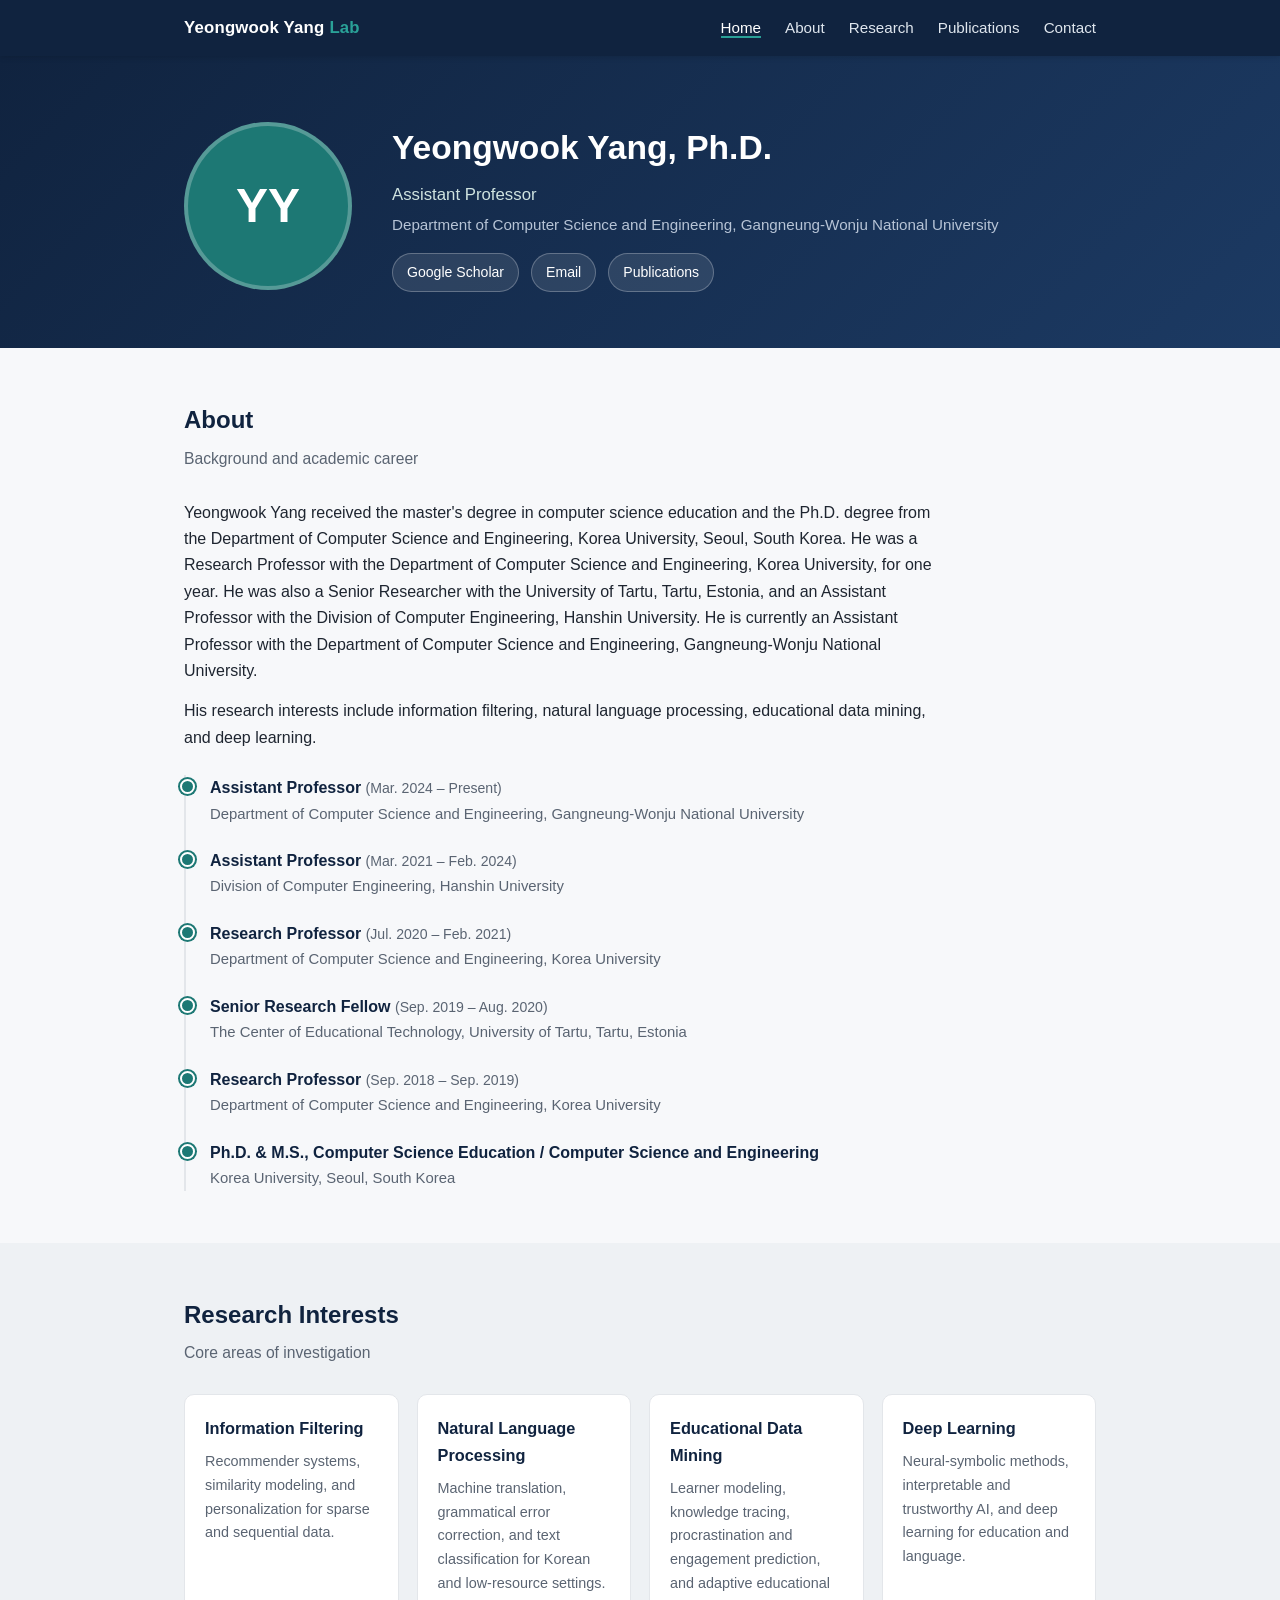
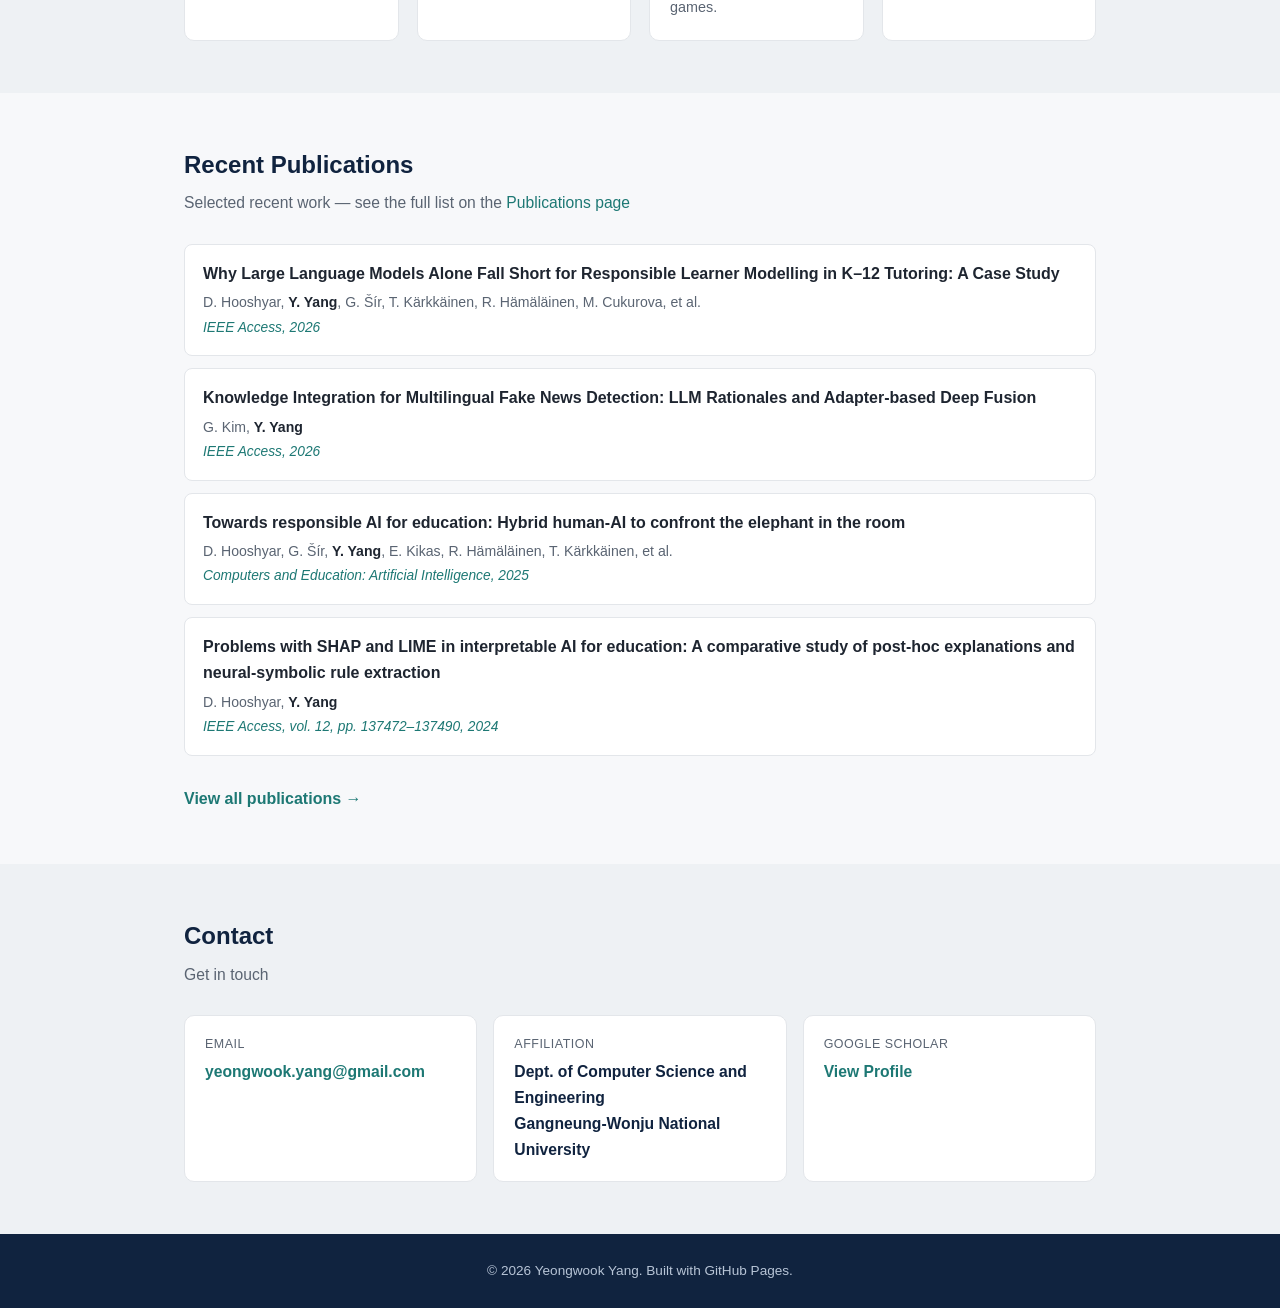
==== index.html @ dccd3561 "Add precise career timeline with dates" ====
<!DOCTYPE html>
<html lang="ko">
<head>
<meta charset="UTF-8">
<meta name="viewport" content="width=device-width, initial-scale=1.0">
<title>Yeongwook Yang | Data &amp; Learning Intelligence Lab</title>
<meta name="description" content="Yeongwook Yang, Ph.D. — Assistant Professor, Department of Computer Science and Engineering, Gangneung-Wonju National University. Research: information filtering, NLP, educational data mining, deep learning.">
<link rel="stylesheet" href="css/style.css">
</head>
<body>

<header class="site-header">
  <div class="nav-wrap">
    <div class="brand">Yeongwook Yang <span>Lab</span></div>
    <nav class="site-nav">
      <ul>
        <li><a href="index.html" class="active">Home</a></li>
        <li><a href="index.html#about">About</a></li>
        <li><a href="index.html#research">Research</a></li>
        <li><a href="publications.html">Publications</a></li>
        <li><a href="index.html#contact">Contact</a></li>
      </ul>
    </nav>
  </div>
</header>

<section class="hero">
  <div class="container hero-inner">
    <div class="hero-photo">
      <!-- Replace with <img src="assets/profile.jpg" alt="Yeongwook Yang"> once a photo is added -->
      YY
    </div>
    <div class="hero-text">
      <h1>Yeongwook Yang, Ph.D.</h1>
      <div class="title-line">Assistant Professor</div>
      <div class="affil-line">Department of Computer Science and Engineering, Gangneung-Wonju National University</div>
      <div class="hero-links">
        <a href="https://scholar.google.com/citations?user=EOX_onwAAAAJ&hl=ko" target="_blank" rel="noopener">Google Scholar</a>
        <a href="mailto:yeongwook.yang@gmail.com">Email</a>
        <a href="publications.html">Publications</a>
      </div>
    </div>
  </div>
</section>

<section id="about">
  <div class="container">
    <h2 class="section-title">About</h2>
    <p class="section-sub">Background and academic career</p>
    <div class="about-text">
      <p>
        Yeongwook Yang received the master's degree in computer science education and the
        Ph.D. degree from the Department of Computer Science and Engineering, Korea University,
        Seoul, South Korea. He was a Research Professor with the Department of Computer Science
        and Engineering, Korea University, for one year. He was also a Senior Researcher with the
        University of Tartu, Tartu, Estonia, and an Assistant Professor with the Division of
        Computer Engineering, Hanshin University. He is currently an Assistant Professor with the
        Department of Computer Science and Engineering, Gangneung-Wonju National University.
      </p>
      <p>
        His research interests include information filtering, natural language processing,
        educational data mining, and deep learning.
      </p>
    </div>

    <ul class="timeline">
      <li>
        <div class="role">Assistant Professor <span class="period">(Mar. 2024 – Present)</span></div>
        <div class="org">Department of Computer Science and Engineering, Gangneung-Wonju National University</div>
      </li>
      <li>
        <div class="role">Assistant Professor <span class="period">(Mar. 2021 – Feb. 2024)</span></div>
        <div class="org">Division of Computer Engineering, Hanshin University</div>
      </li>
      <li>
        <div class="role">Research Professor <span class="period">(Jul. 2020 – Feb. 2021)</span></div>
        <div class="org">Department of Computer Science and Engineering, Korea University</div>
      </li>
      <li>
        <div class="role">Senior Research Fellow <span class="period">(Sep. 2019 – Aug. 2020)</span></div>
        <div class="org">The Center of Educational Technology, University of Tartu, Tartu, Estonia</div>
      </li>
      <li>
        <div class="role">Research Professor <span class="period">(Sep. 2018 – Sep. 2019)</span></div>
        <div class="org">Department of Computer Science and Engineering, Korea University</div>
      </li>
      <li>
        <div class="role">Ph.D. &amp; M.S., Computer Science Education / Computer Science and Engineering</div>
        <div class="org">Korea University, Seoul, South Korea</div>
      </li>
    </ul>
  </div>
</section>

<section id="research" class="alt">
  <div class="container">
    <h2 class="section-title">Research Interests</h2>
    <p class="section-sub">Core areas of investigation</p>
    <div class="interest-grid">
      <div class="interest-card">
        <h3>Information Filtering</h3>
        <p>Recommender systems, similarity modeling, and personalization for sparse and sequential data.</p>
      </div>
      <div class="interest-card">
        <h3>Natural Language Processing</h3>
        <p>Machine translation, grammatical error correction, and text classification for Korean and low-resource settings.</p>
      </div>
      <div class="interest-card">
        <h3>Educational Data Mining</h3>
        <p>Learner modeling, knowledge tracing, procrastination and engagement prediction, and adaptive educational games.</p>
      </div>
      <div class="interest-card">
        <h3>Deep Learning</h3>
        <p>Neural-symbolic methods, interpretable and trustworthy AI, and deep learning for education and language.</p>
      </div>
    </div>
  </div>
</section>

<section id="recent-pubs">
  <div class="container">
    <h2 class="section-title">Recent Publications</h2>
    <p class="section-sub">Selected recent work — see the full list on the <a href="publications.html">Publications page</a></p>
    <ul class="pub-list pub-preview-list">
      <li class="pub-item">
        <div class="pub-title">Why Large Language Models Alone Fall Short for Responsible Learner Modelling in K–12 Tutoring: A Case Study</div>
        <div class="pub-authors">D. Hooshyar, <span class="me">Y. Yang</span>, G. Šír, T. Kärkkäinen, R. Hämäläinen, M. Cukurova, et al.</div>
        <div class="pub-venue">IEEE Access, 2026</div>
      </li>
      <li class="pub-item">
        <div class="pub-title">Knowledge Integration for Multilingual Fake News Detection: LLM Rationales and Adapter-based Deep Fusion</div>
        <div class="pub-authors">G. Kim, <span class="me">Y. Yang</span></div>
        <div class="pub-venue">IEEE Access, 2026</div>
      </li>
      <li class="pub-item">
        <div class="pub-title">Towards responsible AI for education: Hybrid human-AI to confront the elephant in the room</div>
        <div class="pub-authors">D. Hooshyar, G. Šír, <span class="me">Y. Yang</span>, E. Kikas, R. Hämäläinen, T. Kärkkäinen, et al.</div>
        <div class="pub-venue">Computers and Education: Artificial Intelligence, 2025</div>
      </li>
      <li class="pub-item">
        <div class="pub-title">Problems with SHAP and LIME in interpretable AI for education: A comparative study of post-hoc explanations and neural-symbolic rule extraction</div>
        <div class="pub-authors">D. Hooshyar, <span class="me">Y. Yang</span></div>
        <div class="pub-venue">IEEE Access, vol. 12, pp. 137472–137490, 2024</div>
      </li>
    </ul>
    <a class="view-all-link" href="publications.html">View all publications &rarr;</a>
  </div>
</section>

<section id="contact" class="alt">
  <div class="container">
    <h2 class="section-title">Contact</h2>
    <p class="section-sub">Get in touch</p>
    <div class="contact-grid">
      <div class="contact-card">
        <div class="label">Email</div>
        <div class="value"><a href="mailto:yeongwook.yang@gmail.com">yeongwook.yang@gmail.com</a></div>
      </div>
      <div class="contact-card">
        <div class="label">Affiliation</div>
        <div class="value">Dept. of Computer Science and Engineering<br>Gangneung-Wonju National University</div>
      </div>
      <div class="contact-card">
        <div class="label">Google Scholar</div>
        <div class="value"><a href="https://scholar.google.com/citations?user=EOX_onwAAAAJ&hl=ko" target="_blank" rel="noopener">View Profile</a></div>
      </div>
    </div>
  </div>
</section>

<footer class="site-footer">
  <div class="container">
    &copy; <span id="year"></span> Yeongwook Yang. Built with GitHub Pages.
  </div>
</footer>

<script>
  document.getElementById('year').textContent = new Date().getFullYear();
</script>
</body>
</html>
---- css/style.css ----
/* ---------- Reset & base ---------- */
* { margin: 0; padding: 0; box-sizing: border-box; }

:root {
  --navy: #10233f;
  --navy-light: #1c3a63;
  --teal: #1d7874;
  --teal-light: #2aa198;
  --bg: #f7f8fa;
  --card: #ffffff;
  --text: #1e2530;
  --text-muted: #5a6472;
  --border: #e3e6ea;
  --max-width: 960px;
}

html { scroll-behavior: smooth; }

body {
  font-family: -apple-system, BlinkMacSystemFont, "Segoe UI", Roboto, "Helvetica Neue", Arial, sans-serif;
  background: var(--bg);
  color: var(--text);
  line-height: 1.65;
}

a { color: var(--teal); text-decoration: none; }
a:hover { text-decoration: underline; }

img { max-width: 100%; display: block; }

.container {
  max-width: var(--max-width);
  margin: 0 auto;
  padding: 0 24px;
}

/* ---------- Header / Nav ---------- */
header.site-header {
  background: var(--navy);
  color: #fff;
  position: sticky;
  top: 0;
  z-index: 100;
  box-shadow: 0 1px 6px rgba(0,0,0,0.15);
}

.nav-wrap {
  max-width: var(--max-width);
  margin: 0 auto;
  padding: 14px 24px;
  display: flex;
  align-items: center;
  justify-content: space-between;
  flex-wrap: wrap;
  gap: 10px;
}

.brand {
  font-weight: 700;
  font-size: 1.05rem;
  color: #fff;
  letter-spacing: 0.2px;
}
.brand span { color: var(--teal-light); }

nav.site-nav ul {
  list-style: none;
  display: flex;
  gap: 24px;
  flex-wrap: wrap;
}
nav.site-nav a {
  color: #dfe6ee;
  font-size: 0.95rem;
  font-weight: 500;
}
nav.site-nav a:hover,
nav.site-nav a.active {
  color: #fff;
  text-decoration: none;
  border-bottom: 2px solid var(--teal-light);
}

/* ---------- Hero ---------- */
.hero {
  background: linear-gradient(135deg, var(--navy) 0%, var(--navy-light) 100%);
  color: #fff;
  padding: 64px 0 56px;
}

.hero-inner {
  display: flex;
  align-items: center;
  gap: 40px;
  flex-wrap: wrap;
}

.hero-photo {
  width: 168px;
  height: 168px;
  border-radius: 50%;
  background: var(--teal);
  border: 4px solid rgba(255,255,255,0.25);
  flex-shrink: 0;
  display: flex;
  align-items: center;
  justify-content: center;
  font-size: 3rem;
  font-weight: 700;
  color: #fff;
  overflow: hidden;
}
.hero-photo img { width: 100%; height: 100%; object-fit: cover; }

.hero-text { flex: 1; min-width: 260px; }
.hero-text h1 { font-size: 2.1rem; font-weight: 700; margin-bottom: 6px; }
.hero-text .title-line { color: #cfe3e0; font-size: 1.05rem; margin-bottom: 3px; }
.hero-text .affil-line { color: #b7c4d6; font-size: 0.95rem; margin-bottom: 16px; }

.hero-links {
  display: flex;
  gap: 12px;
  flex-wrap: wrap;
}
.hero-links a {
  background: rgba(255,255,255,0.1);
  border: 1px solid rgba(255,255,255,0.25);
  color: #fff;
  padding: 7px 14px;
  border-radius: 20px;
  font-size: 0.88rem;
  font-weight: 500;
  transition: background 0.15s;
}
.hero-links a:hover {
  background: var(--teal);
  border-color: var(--teal);
  text-decoration: none;
}

/* ---------- Sections ---------- */
section { padding: 52px 0; }
section.alt { background: #eef1f4; }

h2.section-title {
  font-size: 1.5rem;
  font-weight: 700;
  color: var(--navy);
  margin-bottom: 6px;
}
.section-sub {
  color: var(--text-muted);
  margin-bottom: 28px;
  font-size: 0.98rem;
}

/* About */
.about-text p { margin-bottom: 14px; max-width: 760px; }

/* Timeline */
.timeline {
  list-style: none;
  border-left: 2px solid var(--border);
  padding-left: 24px;
  margin-top: 24px;
}
.timeline li { position: relative; padding-bottom: 22px; }
.timeline li:last-child { padding-bottom: 0; }
.timeline li::before {
  content: "";
  position: absolute;
  left: -30px;
  top: 4px;
  width: 11px;
  height: 11px;
  border-radius: 50%;
  background: var(--teal);
  border: 2px solid #fff;
  box-shadow: 0 0 0 2px var(--teal);
}
.timeline .role { font-weight: 600; color: var(--navy); }
.timeline .role .period { font-weight: 500; color: var(--text-muted); font-size: 0.88rem; }
.timeline .org { color: var(--text-muted); font-size: 0.93rem; }

/* Research interest cards */
.interest-grid {
  display: grid;
  grid-template-columns: repeat(auto-fit, minmax(210px, 1fr));
  gap: 18px;
  margin-top: 24px;
}
.interest-card {
  background: var(--card);
  border: 1px solid var(--border);
  border-radius: 10px;
  padding: 20px;
}
.interest-card h3 {
  font-size: 1.02rem;
  color: var(--navy);
  margin-bottom: 8px;
}
.interest-card p { font-size: 0.9rem; color: var(--text-muted); }

/* Publications */
.pub-toolbar {
  display: flex;
  justify-content: space-between;
  align-items: center;
  flex-wrap: wrap;
  gap: 12px;
  margin-bottom: 20px;
}
.pub-count { color: var(--text-muted); font-size: 0.92rem; }

.year-heading {
  font-size: 1.15rem;
  color: var(--navy);
  font-weight: 700;
  margin: 34px 0 14px;
  padding-bottom: 6px;
  border-bottom: 2px solid var(--border);
}
.year-heading:first-of-type { margin-top: 0; }

.pub-list { list-style: none; }
.pub-item {
  background: var(--card);
  border: 1px solid var(--border);
  border-radius: 8px;
  padding: 16px 18px;
  margin-bottom: 12px;
}
.pub-item .pub-title {
  font-weight: 600;
  color: var(--text);
  margin-bottom: 4px;
}
.pub-item .pub-authors {
  font-size: 0.88rem;
  color: var(--text-muted);
  margin-bottom: 2px;
}
.pub-item .pub-authors .me { color: var(--text); font-weight: 600; }
.pub-item .pub-venue {
  font-size: 0.86rem;
  color: var(--teal);
  font-style: italic;
}
.pub-badge {
  display: inline-block;
  font-size: 0.72rem;
  font-weight: 600;
  text-transform: uppercase;
  letter-spacing: 0.3px;
  padding: 2px 8px;
  border-radius: 10px;
  margin-left: 8px;
  background: #e6f2f1;
  color: var(--teal);
  vertical-align: middle;
}

/* Home page recent publication preview */
.pub-preview-list .pub-item { }
.view-all-link { margin-top: 18px; display: inline-block; font-weight: 600; }

/* Contact */
.contact-grid {
  display: grid;
  grid-template-columns: repeat(auto-fit, minmax(220px, 1fr));
  gap: 16px;
  margin-top: 20px;
}
.contact-card {
  background: var(--card);
  border: 1px solid var(--border);
  border-radius: 10px;
  padding: 18px 20px;
}
.contact-card .label {
  font-size: 0.78rem;
  text-transform: uppercase;
  letter-spacing: 0.5px;
  color: var(--text-muted);
  margin-bottom: 4px;
}
.contact-card .value { font-weight: 600; color: var(--navy); font-size: 0.98rem; }

/* Footer */
footer.site-footer {
  background: var(--navy);
  color: #b7c4d6;
  padding: 26px 0;
  text-align: center;
  font-size: 0.85rem;
}
footer.site-footer a { color: #cfe3e0; }

/* Responsive */
@media (max-width: 560px) {
  .hero-inner { flex-direction: column; text-align: center; }
  .hero-links { justify-content: center; }
  nav.site-nav ul { gap: 14px; justify-content: center; }
  .nav-wrap { flex-direction: column; align-items: flex-start; }
}
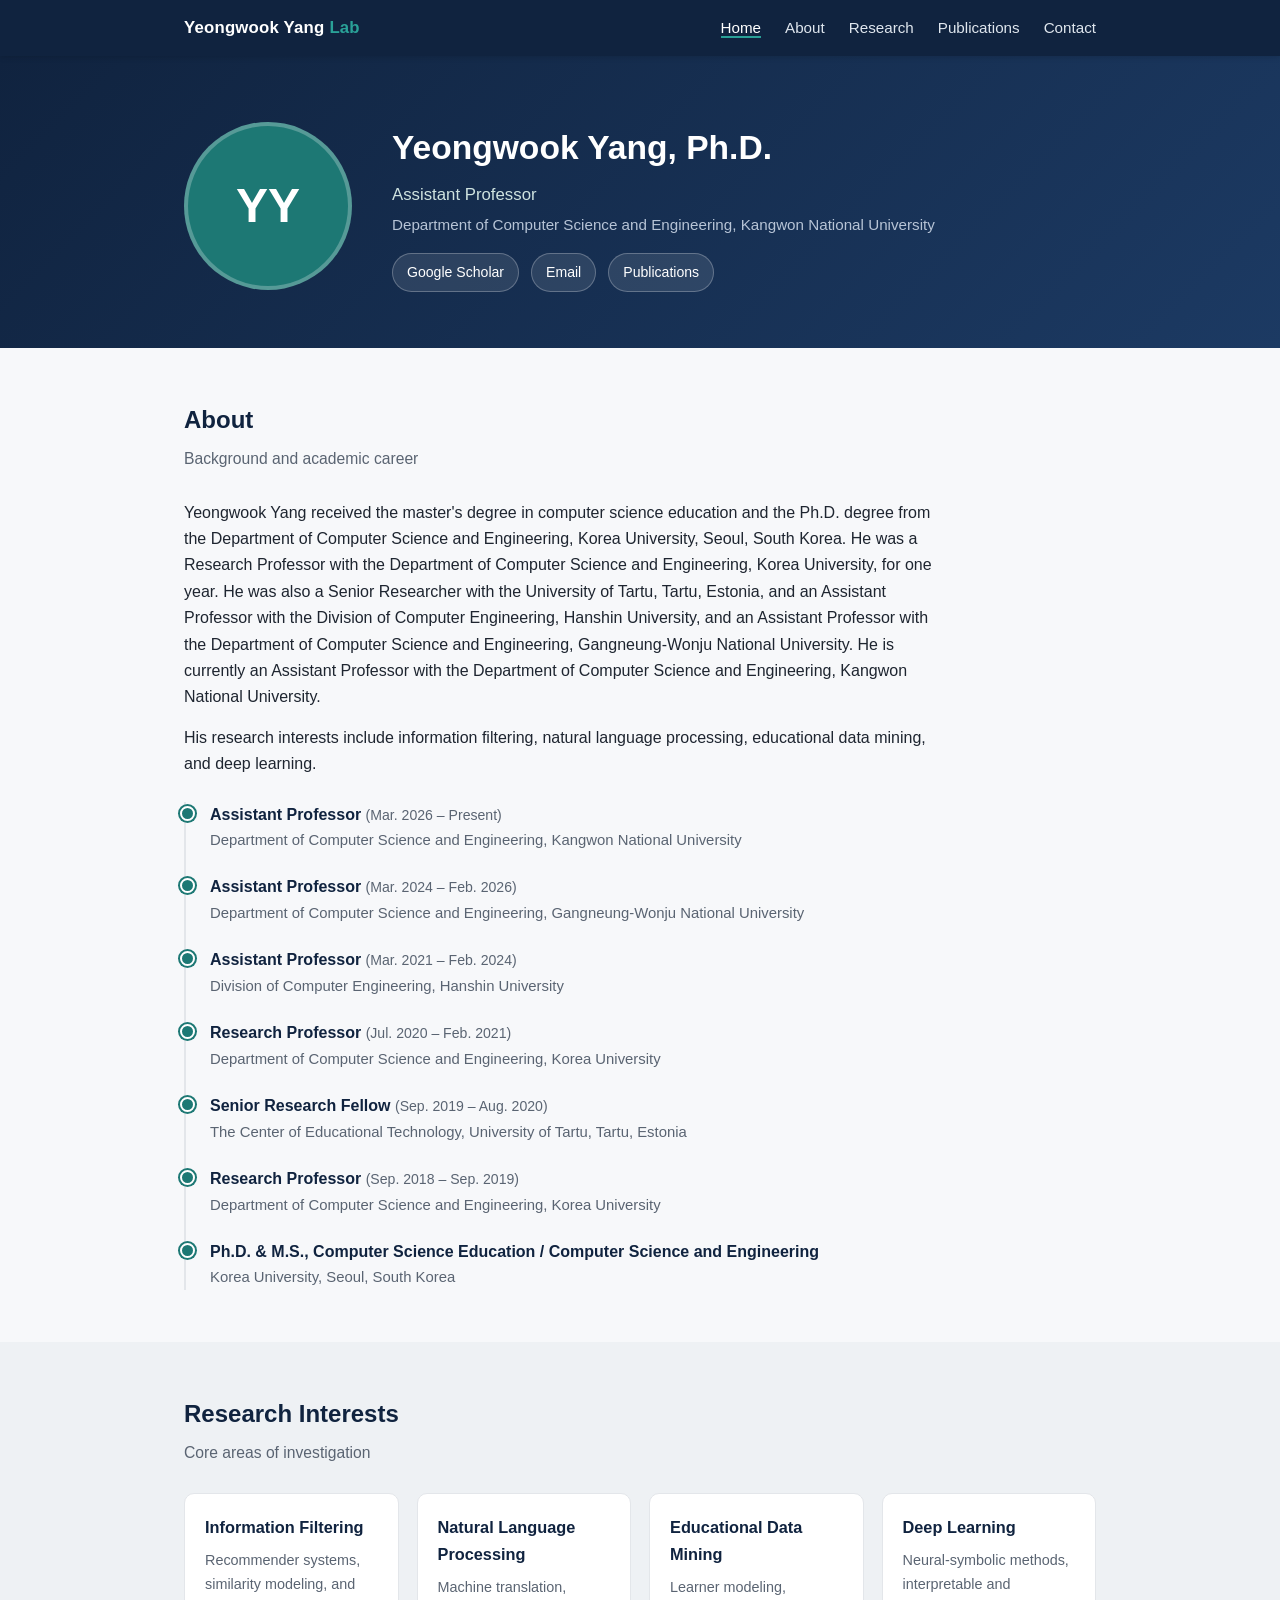
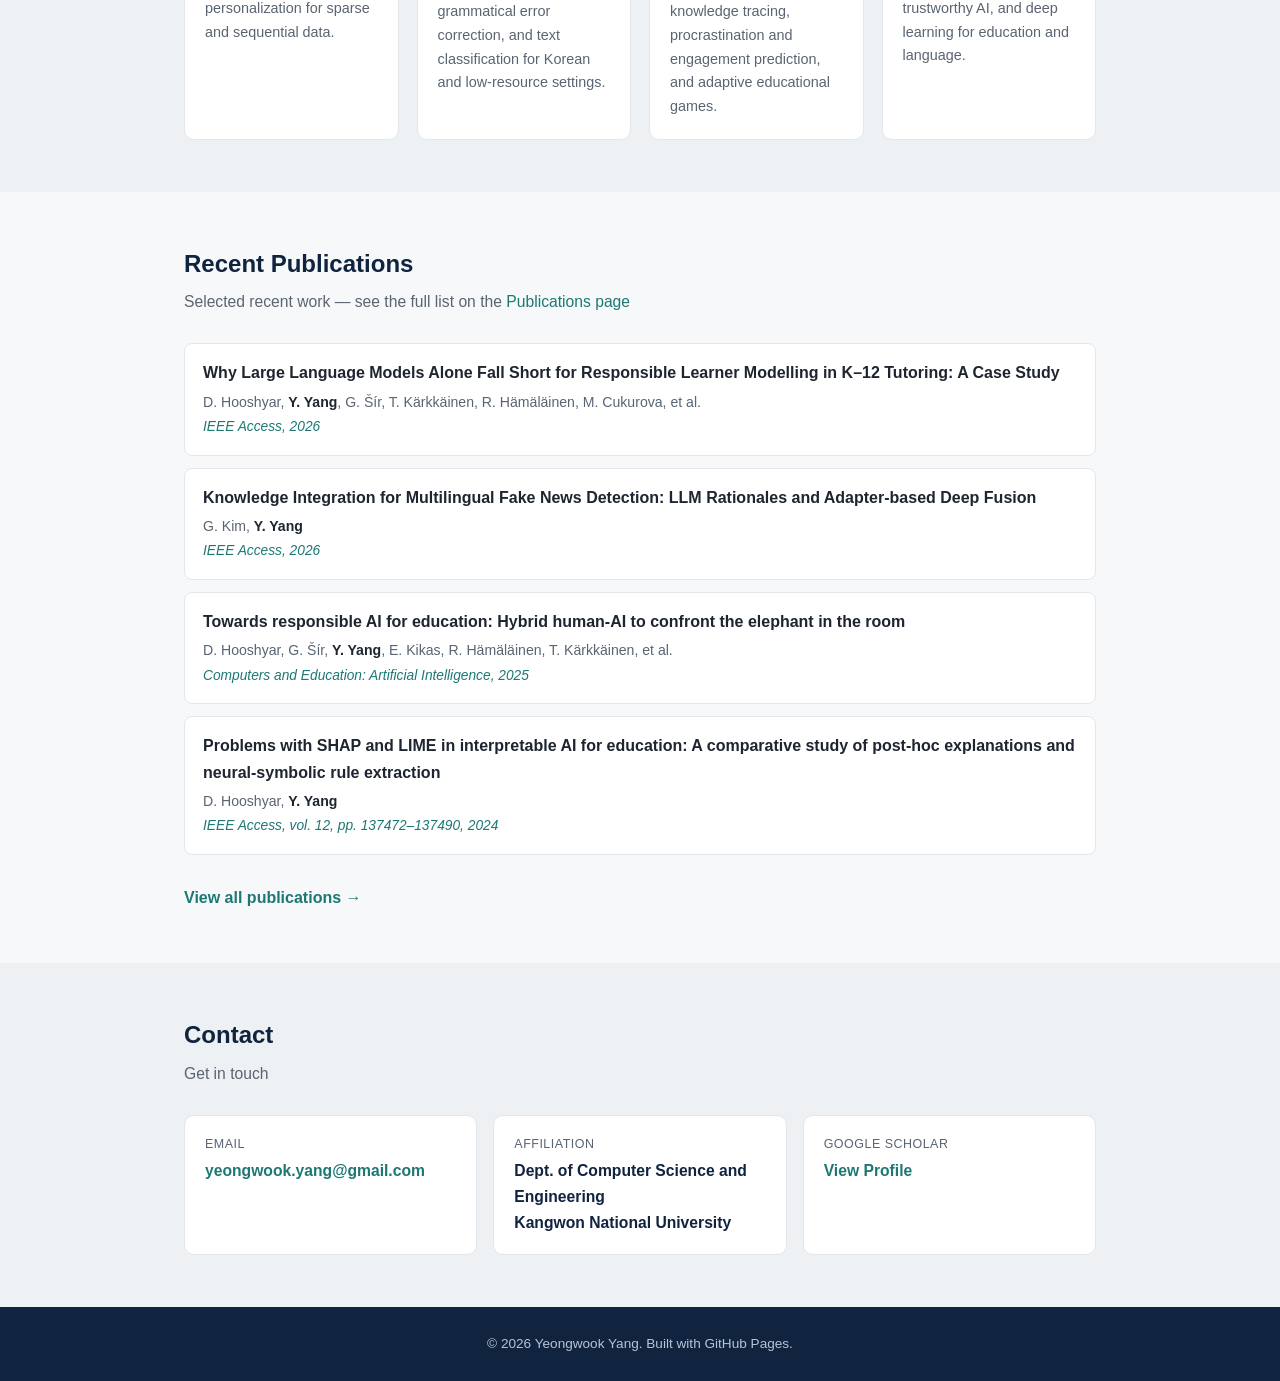
==== commit 7313ab90: "Update affiliation to Kangwon National University (Mar. 2026-)" ====
--- a/index.html
+++ b/index.html
@@ -4,7 +4,7 @@
 <meta charset="UTF-8">
 <meta name="viewport" content="width=device-width, initial-scale=1.0">
 <title>Yeongwook Yang | Data &amp; Learning Intelligence Lab</title>
-<meta name="description" content="Yeongwook Yang, Ph.D. — Assistant Professor, Department of Computer Science and Engineering, Gangneung-Wonju National University. Research: information filtering, NLP, educational data mining, deep learning.">
+<meta name="description" content="Yeongwook Yang, Ph.D. — Assistant Professor, Department of Computer Science and Engineering, Kangwon National University. Research: information filtering, NLP, educational data mining, deep learning.">
 <link rel="stylesheet" href="css/style.css">
 </head>
 <body>
@@ -33,7 +33,7 @@
     <div class="hero-text">
       <h1>Yeongwook Yang, Ph.D.</h1>
       <div class="title-line">Assistant Professor</div>
-      <div class="affil-line">Department of Computer Science and Engineering, Gangneung-Wonju National University</div>
+      <div class="affil-line">Department of Computer Science and Engineering, Kangwon National University</div>
       <div class="hero-links">
         <a href="https://scholar.google.com/citations?user=EOX_onwAAAAJ&hl=ko" target="_blank" rel="noopener">Google Scholar</a>
         <a href="mailto:yeongwook.yang@gmail.com">Email</a>
@@ -54,8 +54,10 @@
         Seoul, South Korea. He was a Research Professor with the Department of Computer Science
         and Engineering, Korea University, for one year. He was also a Senior Researcher with the
         University of Tartu, Tartu, Estonia, and an Assistant Professor with the Division of
-        Computer Engineering, Hanshin University. He is currently an Assistant Professor with the
-        Department of Computer Science and Engineering, Gangneung-Wonju National University.
+        Computer Engineering, Hanshin University, and an Assistant Professor with the Department
+        of Computer Science and Engineering, Gangneung-Wonju National University. He is currently
+        an Assistant Professor with the Department of Computer Science and Engineering, Kangwon
+        National University.
       </p>
       <p>
         His research interests include information filtering, natural language processing,
@@ -65,7 +67,11 @@
 
     <ul class="timeline">
       <li>
-        <div class="role">Assistant Professor <span class="period">(Mar. 2024 – Present)</span></div>
+        <div class="role">Assistant Professor <span class="period">(Mar. 2026 – Present)</span></div>
+        <div class="org">Department of Computer Science and Engineering, Kangwon National University</div>
+      </li>
+      <li>
+        <div class="role">Assistant Professor <span class="period">(Mar. 2024 – Feb. 2026)</span></div>
         <div class="org">Department of Computer Science and Engineering, Gangneung-Wonju National University</div>
       </li>
       <li>
@@ -158,7 +164,7 @@
       </div>
       <div class="contact-card">
         <div class="label">Affiliation</div>
-        <div class="value">Dept. of Computer Science and Engineering<br>Gangneung-Wonju National University</div>
+        <div class="value">Dept. of Computer Science and Engineering<br>Kangwon National University</div>
       </div>
       <div class="contact-card">
         <div class="label">Google Scholar</div>
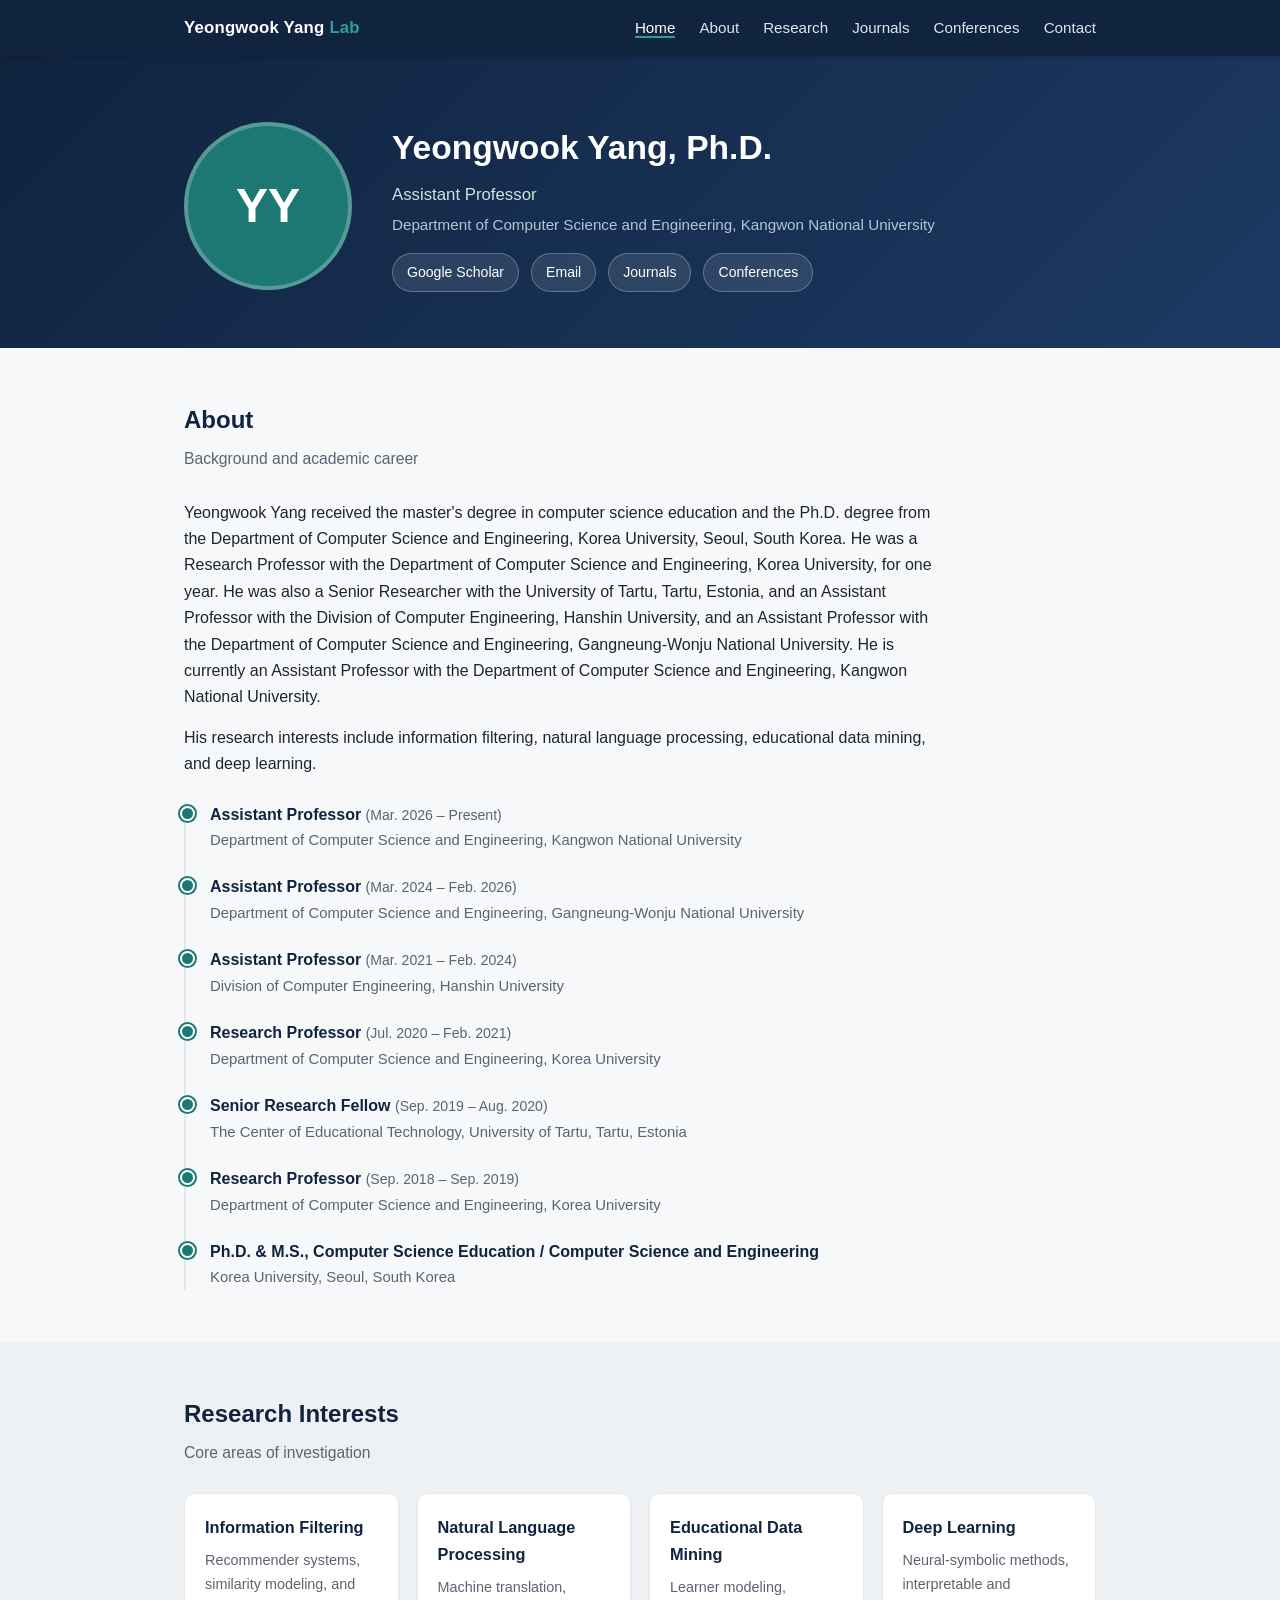
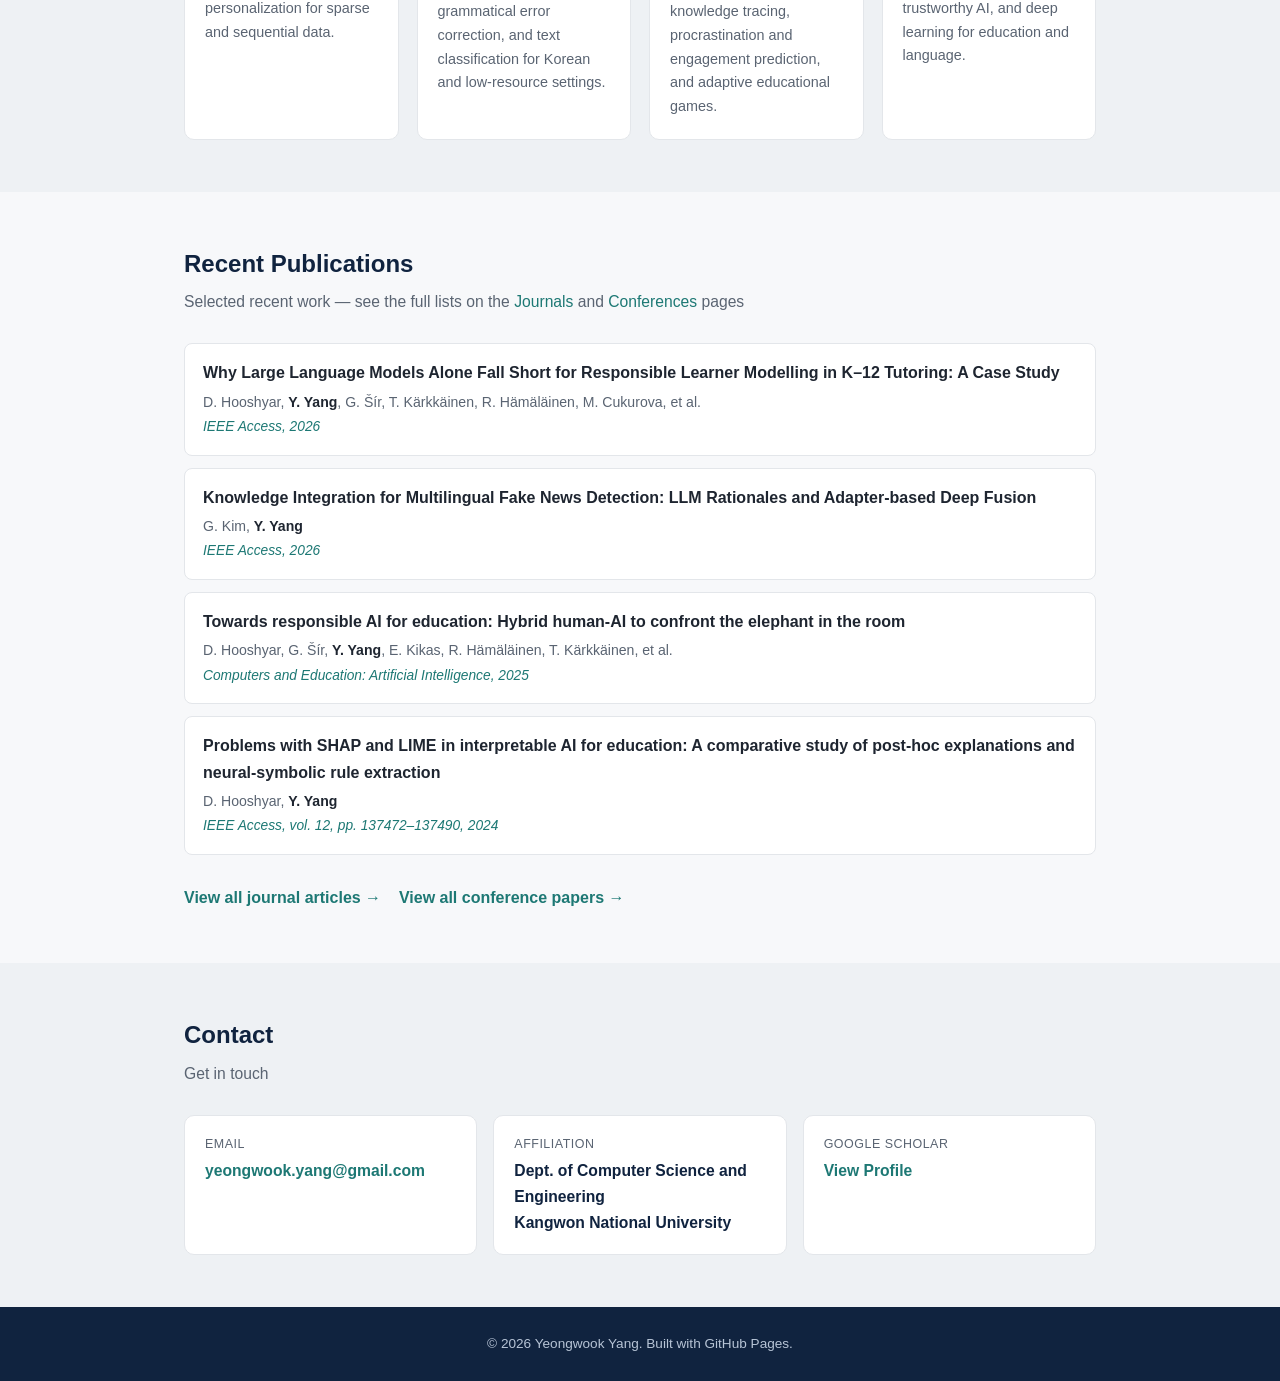
==== commit afebaa4a: "Split publications into Journals and Conferences pages, limited to 2019-2026" ====
--- a/index.html
+++ b/index.html
@@ -17,7 +17,8 @@
         <li><a href="index.html" class="active">Home</a></li>
         <li><a href="index.html#about">About</a></li>
         <li><a href="index.html#research">Research</a></li>
-        <li><a href="publications.html">Publications</a></li>
+        <li><a href="journals.html">Journals</a></li>
+        <li><a href="conferences.html">Conferences</a></li>
         <li><a href="index.html#contact">Contact</a></li>
       </ul>
     </nav>
@@ -37,7 +38,8 @@
       <div class="hero-links">
         <a href="https://scholar.google.com/citations?user=EOX_onwAAAAJ&hl=ko" target="_blank" rel="noopener">Google Scholar</a>
         <a href="mailto:yeongwook.yang@gmail.com">Email</a>
-        <a href="publications.html">Publications</a>
+        <a href="journals.html">Journals</a>
+        <a href="conferences.html">Conferences</a>
       </div>
     </div>
   </div>
@@ -126,7 +128,7 @@
 <section id="recent-pubs">
   <div class="container">
     <h2 class="section-title">Recent Publications</h2>
-    <p class="section-sub">Selected recent work — see the full list on the <a href="publications.html">Publications page</a></p>
+    <p class="section-sub">Selected recent work — see the full lists on the <a href="journals.html">Journals</a> and <a href="conferences.html">Conferences</a> pages</p>
     <ul class="pub-list pub-preview-list">
       <li class="pub-item">
         <div class="pub-title">Why Large Language Models Alone Fall Short for Responsible Learner Modelling in K–12 Tutoring: A Case Study</div>
@@ -149,7 +151,9 @@
         <div class="pub-venue">IEEE Access, vol. 12, pp. 137472–137490, 2024</div>
       </li>
     </ul>
-    <a class="view-all-link" href="publications.html">View all publications &rarr;</a>
+    <a class="view-all-link" href="journals.html">View all journal articles &rarr;</a>
+    &nbsp;&nbsp;
+    <a class="view-all-link" href="conferences.html">View all conference papers &rarr;</a>
   </div>
 </section>
 
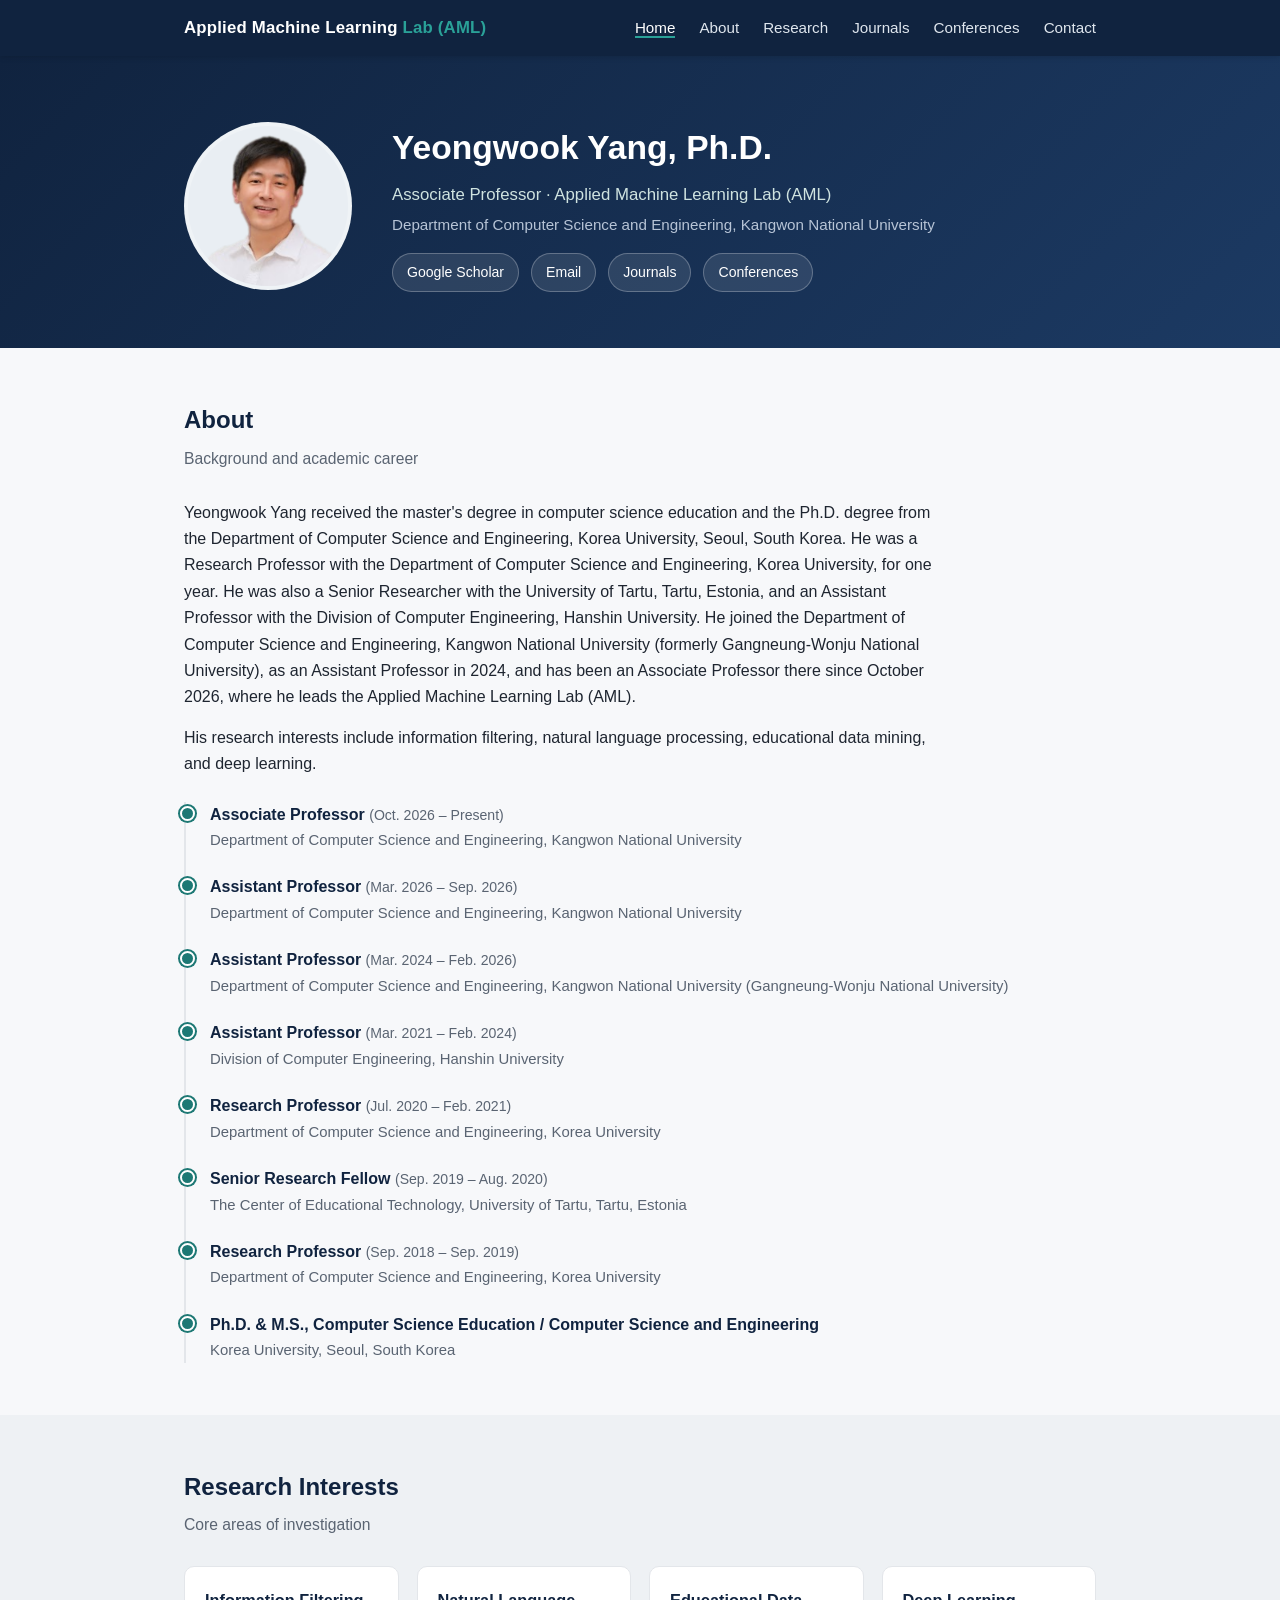
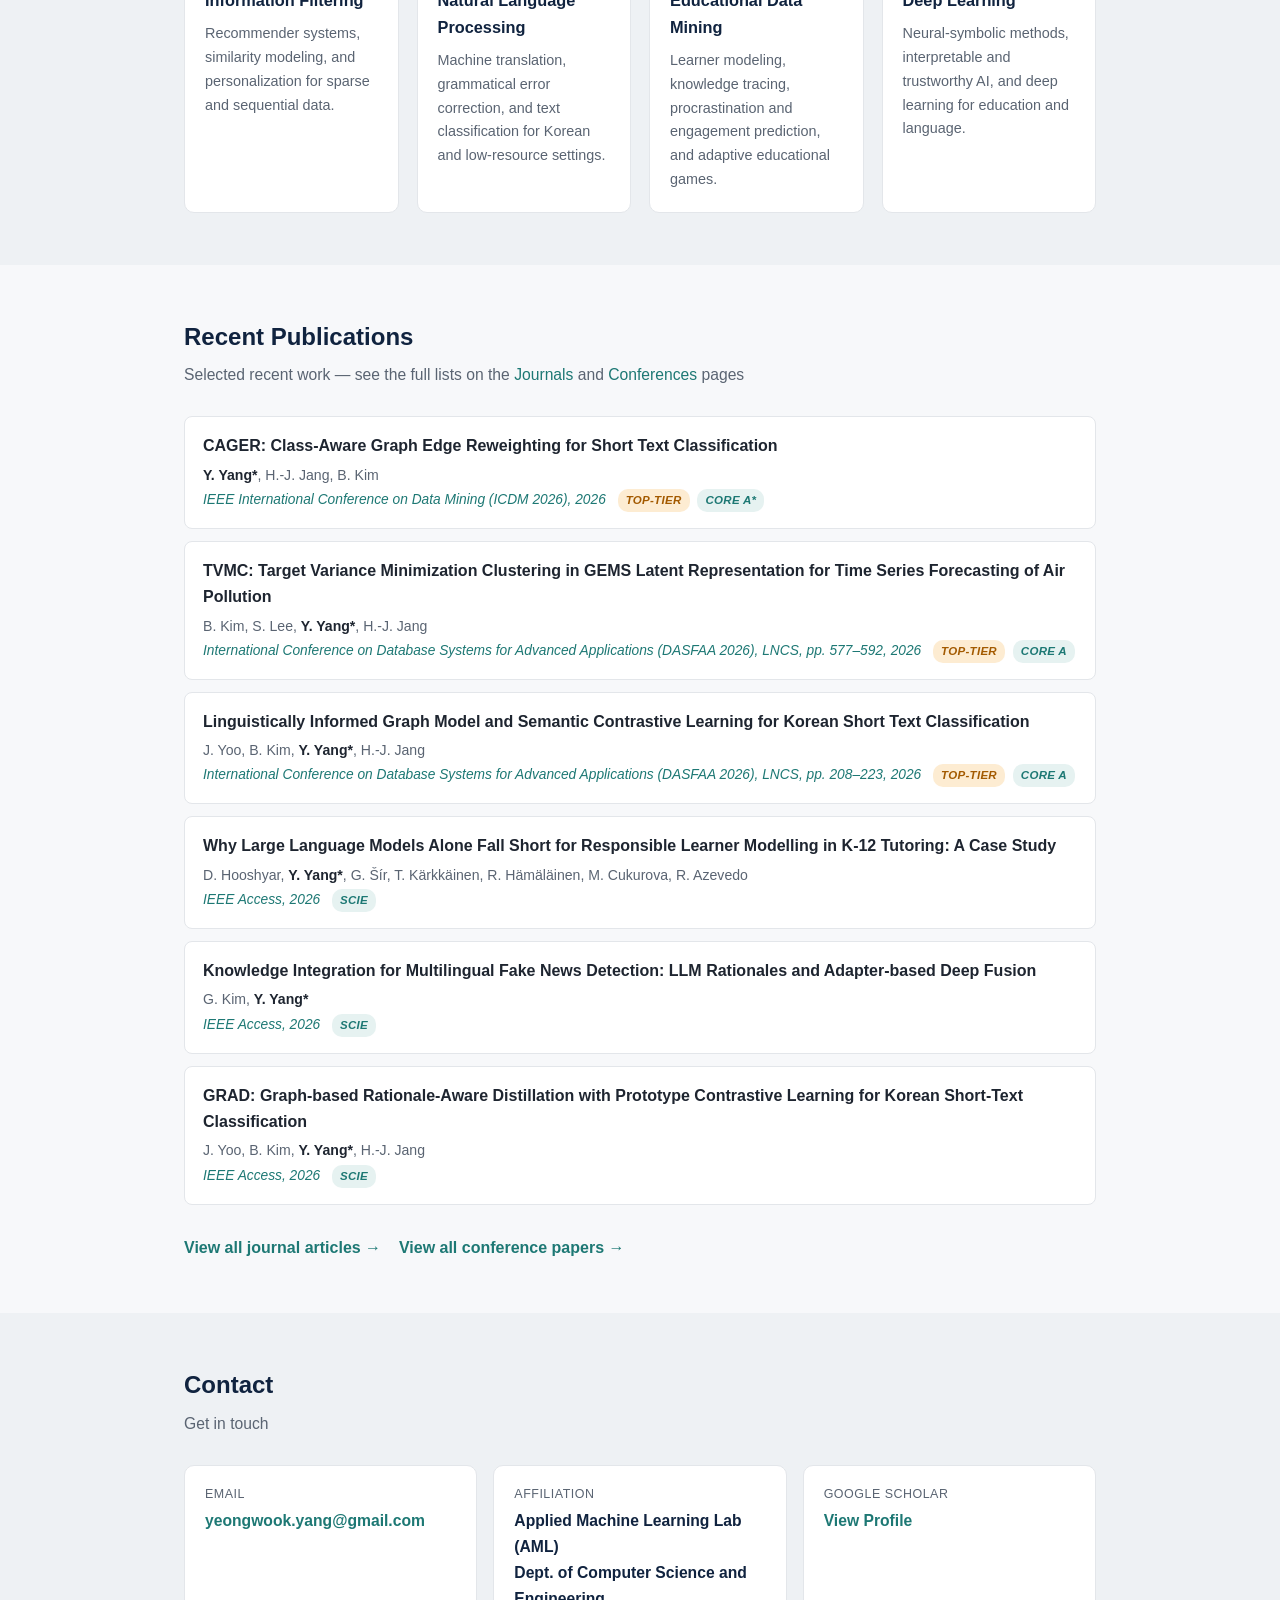
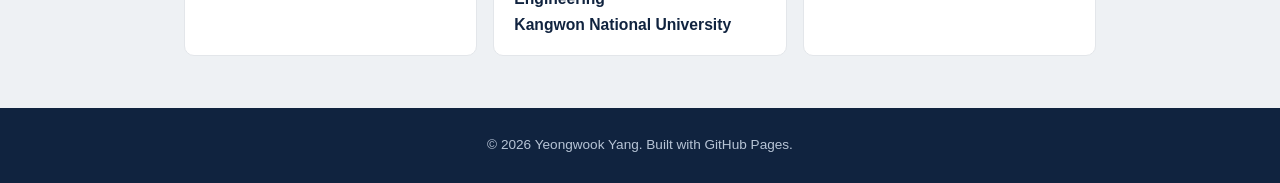
==== commit 552781e5: "Update to Associate Professor, AML lab, profile photo, and 2019-2026 publications - Title: Associate" ====
--- a/index.html
+++ b/index.html
@@ -3,15 +3,15 @@
 <head>
 <meta charset="UTF-8">
 <meta name="viewport" content="width=device-width, initial-scale=1.0">
-<title>Yeongwook Yang | Data &amp; Learning Intelligence Lab</title>
-<meta name="description" content="Yeongwook Yang, Ph.D. — Assistant Professor, Department of Computer Science and Engineering, Kangwon National University. Research: information filtering, NLP, educational data mining, deep learning.">
+<title>Yeongwook Yang | Applied Machine Learning Lab (AML)</title>
+<meta name="description" content="Yeongwook Yang, Ph.D. — Associate Professor, Applied Machine Learning Lab (AML), Department of Computer Science and Engineering, Kangwon National University. Research: information filtering, NLP, educational data mining, deep learning.">
 <link rel="stylesheet" href="css/style.css">
 </head>
 <body>
 
 <header class="site-header">
   <div class="nav-wrap">
-    <div class="brand">Yeongwook Yang <span>Lab</span></div>
+    <div class="brand">Applied Machine Learning <span>Lab (AML)</span></div>
     <nav class="site-nav">
       <ul>
         <li><a href="index.html" class="active">Home</a></li>
@@ -28,12 +28,11 @@
 <section class="hero">
   <div class="container hero-inner">
     <div class="hero-photo">
-      <!-- Replace with <img src="assets/profile.jpg" alt="Yeongwook Yang"> once a photo is added -->
-      YY
+      <img src="assets/profile.png" alt="Yeongwook Yang">
     </div>
     <div class="hero-text">
       <h1>Yeongwook Yang, Ph.D.</h1>
-      <div class="title-line">Assistant Professor</div>
+      <div class="title-line">Associate Professor · Applied Machine Learning Lab (AML)</div>
       <div class="affil-line">Department of Computer Science and Engineering, Kangwon National University</div>
       <div class="hero-links">
         <a href="https://scholar.google.com/citations?user=EOX_onwAAAAJ&hl=ko" target="_blank" rel="noopener">Google Scholar</a>
@@ -56,10 +55,10 @@
         Seoul, South Korea. He was a Research Professor with the Department of Computer Science
         and Engineering, Korea University, for one year. He was also a Senior Researcher with the
         University of Tartu, Tartu, Estonia, and an Assistant Professor with the Division of
-        Computer Engineering, Hanshin University, and an Assistant Professor with the Department
-        of Computer Science and Engineering, Gangneung-Wonju National University. He is currently
-        an Assistant Professor with the Department of Computer Science and Engineering, Kangwon
-        National University.
+        Computer Engineering, Hanshin University. He joined the Department of Computer Science and
+        Engineering, Kangwon National University (formerly Gangneung-Wonju National University), as an
+        Assistant Professor in 2024, and has been an Associate Professor there since October 2026,
+        where he leads the Applied Machine Learning Lab (AML).
       </p>
       <p>
         His research interests include information filtering, natural language processing,
@@ -69,12 +68,16 @@
 
     <ul class="timeline">
       <li>
-        <div class="role">Assistant Professor <span class="period">(Mar. 2026 – Present)</span></div>
+        <div class="role">Associate Professor <span class="period">(Oct. 2026 – Present)</span></div>
         <div class="org">Department of Computer Science and Engineering, Kangwon National University</div>
       </li>
       <li>
+        <div class="role">Assistant Professor <span class="period">(Mar. 2026 – Sep. 2026)</span></div>
+        <div class="org">Department of Computer Science and Engineering, Kangwon National University</div>
+      </li>
+      <li>
         <div class="role">Assistant Professor <span class="period">(Mar. 2024 – Feb. 2026)</span></div>
-        <div class="org">Department of Computer Science and Engineering, Gangneung-Wonju National University</div>
+        <div class="org">Department of Computer Science and Engineering, Kangwon National University (Gangneung-Wonju National University)</div>
       </li>
       <li>
         <div class="role">Assistant Professor <span class="period">(Mar. 2021 – Feb. 2024)</span></div>
@@ -131,24 +134,34 @@
     <p class="section-sub">Selected recent work — see the full lists on the <a href="journals.html">Journals</a> and <a href="conferences.html">Conferences</a> pages</p>
     <ul class="pub-list pub-preview-list">
       <li class="pub-item">
-        <div class="pub-title">Why Large Language Models Alone Fall Short for Responsible Learner Modelling in K–12 Tutoring: A Case Study</div>
-        <div class="pub-authors">D. Hooshyar, <span class="me">Y. Yang</span>, G. Šír, T. Kärkkäinen, R. Hämäläinen, M. Cukurova, et al.</div>
-        <div class="pub-venue">IEEE Access, 2026</div>
+        <div class="pub-title">CAGER: Class-Aware Graph Edge Reweighting for Short Text Classification</div>
+        <div class="pub-authors"><strong class="me">Y. Yang*</strong>, H.-J. Jang, B. Kim</div>
+        <div class="pub-venue">IEEE International Conference on Data Mining (ICDM 2026), 2026 <span class="pub-badge badge-top">Top-tier</span> <span class="pub-badge">CORE A*</span></div>
+      </li>
+      <li class="pub-item">
+        <div class="pub-title">TVMC: Target Variance Minimization Clustering in GEMS Latent Representation for Time Series Forecasting of Air Pollution</div>
+        <div class="pub-authors">B. Kim, S. Lee, <strong class="me">Y. Yang*</strong>, H.-J. Jang</div>
+        <div class="pub-venue">International Conference on Database Systems for Advanced Applications (DASFAA 2026), LNCS, pp. 577–592, 2026 <span class="pub-badge badge-top">Top-tier</span> <span class="pub-badge">CORE A</span></div>
+      </li>
+      <li class="pub-item">
+        <div class="pub-title">Linguistically Informed Graph Model and Semantic Contrastive Learning for Korean Short Text Classification</div>
+        <div class="pub-authors">J. Yoo, B. Kim, <strong class="me">Y. Yang*</strong>, H.-J. Jang</div>
+        <div class="pub-venue">International Conference on Database Systems for Advanced Applications (DASFAA 2026), LNCS, pp. 208–223, 2026 <span class="pub-badge badge-top">Top-tier</span> <span class="pub-badge">CORE A</span></div>
+      </li>
+      <li class="pub-item">
+        <div class="pub-title">Why Large Language Models Alone Fall Short for Responsible Learner Modelling in K-12 Tutoring: A Case Study</div>
+        <div class="pub-authors">D. Hooshyar, <strong class="me">Y. Yang*</strong>, G. Šír, T. Kärkkäinen, R. Hämäläinen, M. Cukurova, R. Azevedo</div>
+        <div class="pub-venue">IEEE Access, 2026 <span class="pub-badge">SCIE</span></div>
       </li>
       <li class="pub-item">
         <div class="pub-title">Knowledge Integration for Multilingual Fake News Detection: LLM Rationales and Adapter-based Deep Fusion</div>
-        <div class="pub-authors">G. Kim, <span class="me">Y. Yang</span></div>
-        <div class="pub-venue">IEEE Access, 2026</div>
-      </li>
-      <li class="pub-item">
-        <div class="pub-title">Towards responsible AI for education: Hybrid human-AI to confront the elephant in the room</div>
-        <div class="pub-authors">D. Hooshyar, G. Šír, <span class="me">Y. Yang</span>, E. Kikas, R. Hämäläinen, T. Kärkkäinen, et al.</div>
-        <div class="pub-venue">Computers and Education: Artificial Intelligence, 2025</div>
-      </li>
-      <li class="pub-item">
-        <div class="pub-title">Problems with SHAP and LIME in interpretable AI for education: A comparative study of post-hoc explanations and neural-symbolic rule extraction</div>
-        <div class="pub-authors">D. Hooshyar, <span class="me">Y. Yang</span></div>
-        <div class="pub-venue">IEEE Access, vol. 12, pp. 137472–137490, 2024</div>
+        <div class="pub-authors">G. Kim, <strong class="me">Y. Yang*</strong></div>
+        <div class="pub-venue">IEEE Access, 2026 <span class="pub-badge">SCIE</span></div>
+      </li>
+      <li class="pub-item">
+        <div class="pub-title">GRAD: Graph-based Rationale-Aware Distillation with Prototype Contrastive Learning for Korean Short-Text Classification</div>
+        <div class="pub-authors">J. Yoo, B. Kim, <strong class="me">Y. Yang*</strong>, H.-J. Jang</div>
+        <div class="pub-venue">IEEE Access, 2026 <span class="pub-badge">SCIE</span></div>
       </li>
     </ul>
     <a class="view-all-link" href="journals.html">View all journal articles &rarr;</a>
@@ -168,7 +181,7 @@
       </div>
       <div class="contact-card">
         <div class="label">Affiliation</div>
-        <div class="value">Dept. of Computer Science and Engineering<br>Kangwon National University</div>
+        <div class="value">Applied Machine Learning Lab (AML)<br>Dept. of Computer Science and Engineering<br>Kangwon National University</div>
       </div>
       <div class="contact-card">
         <div class="label">Google Scholar</div>
--- a/css/style.css
+++ b/css/style.css
@@ -110,7 +110,8 @@
   color: #fff;
   overflow: hidden;
 }
-.hero-photo img { width: 100%; height: 100%; object-fit: cover; }
+.hero-photo:has(img) { background: #e9eef3; }
+.hero-photo img { width: 100%; height: 100%; object-fit: cover; display: block; }
 
 .hero-text { flex: 1; min-width: 260px; }
 .hero-text h1 { font-size: 2.1rem; font-weight: 700; margin-bottom: 6px; }
@@ -241,7 +242,7 @@
   color: var(--text-muted);
   margin-bottom: 2px;
 }
-.pub-item .pub-authors .me { color: var(--text); font-weight: 600; }
+.pub-item .pub-authors .me { color: var(--text); font-weight: 700; }
 .pub-item .pub-venue {
   font-size: 0.86rem;
   color: var(--teal);
@@ -261,6 +262,14 @@
   vertical-align: middle;
 }
 
+/* Badges, legend, sub-sections */
+.pub-badge { margin-left: 4px; }
+.pub-venue .pub-badge:first-of-type { margin-left: 8px; }
+.pub-badge.badge-top { background: #fdecd2; color: #a35a00; }
+.pub-legend { font-size: 0.86rem; color: var(--text-muted); margin: -6px 0 24px; }
+.pub-legend .me { color: var(--text); font-weight: 700; }
+h2.sub-section-title { font-size: 1.25rem; margin: 44px 0 4px; padding-bottom: 6px; border-bottom: 2px solid #e6f2f1; }
+
 /* Home page recent publication preview */
 .pub-preview-list .pub-item { }
 .view-all-link { margin-top: 18px; display: inline-block; font-weight: 600; }
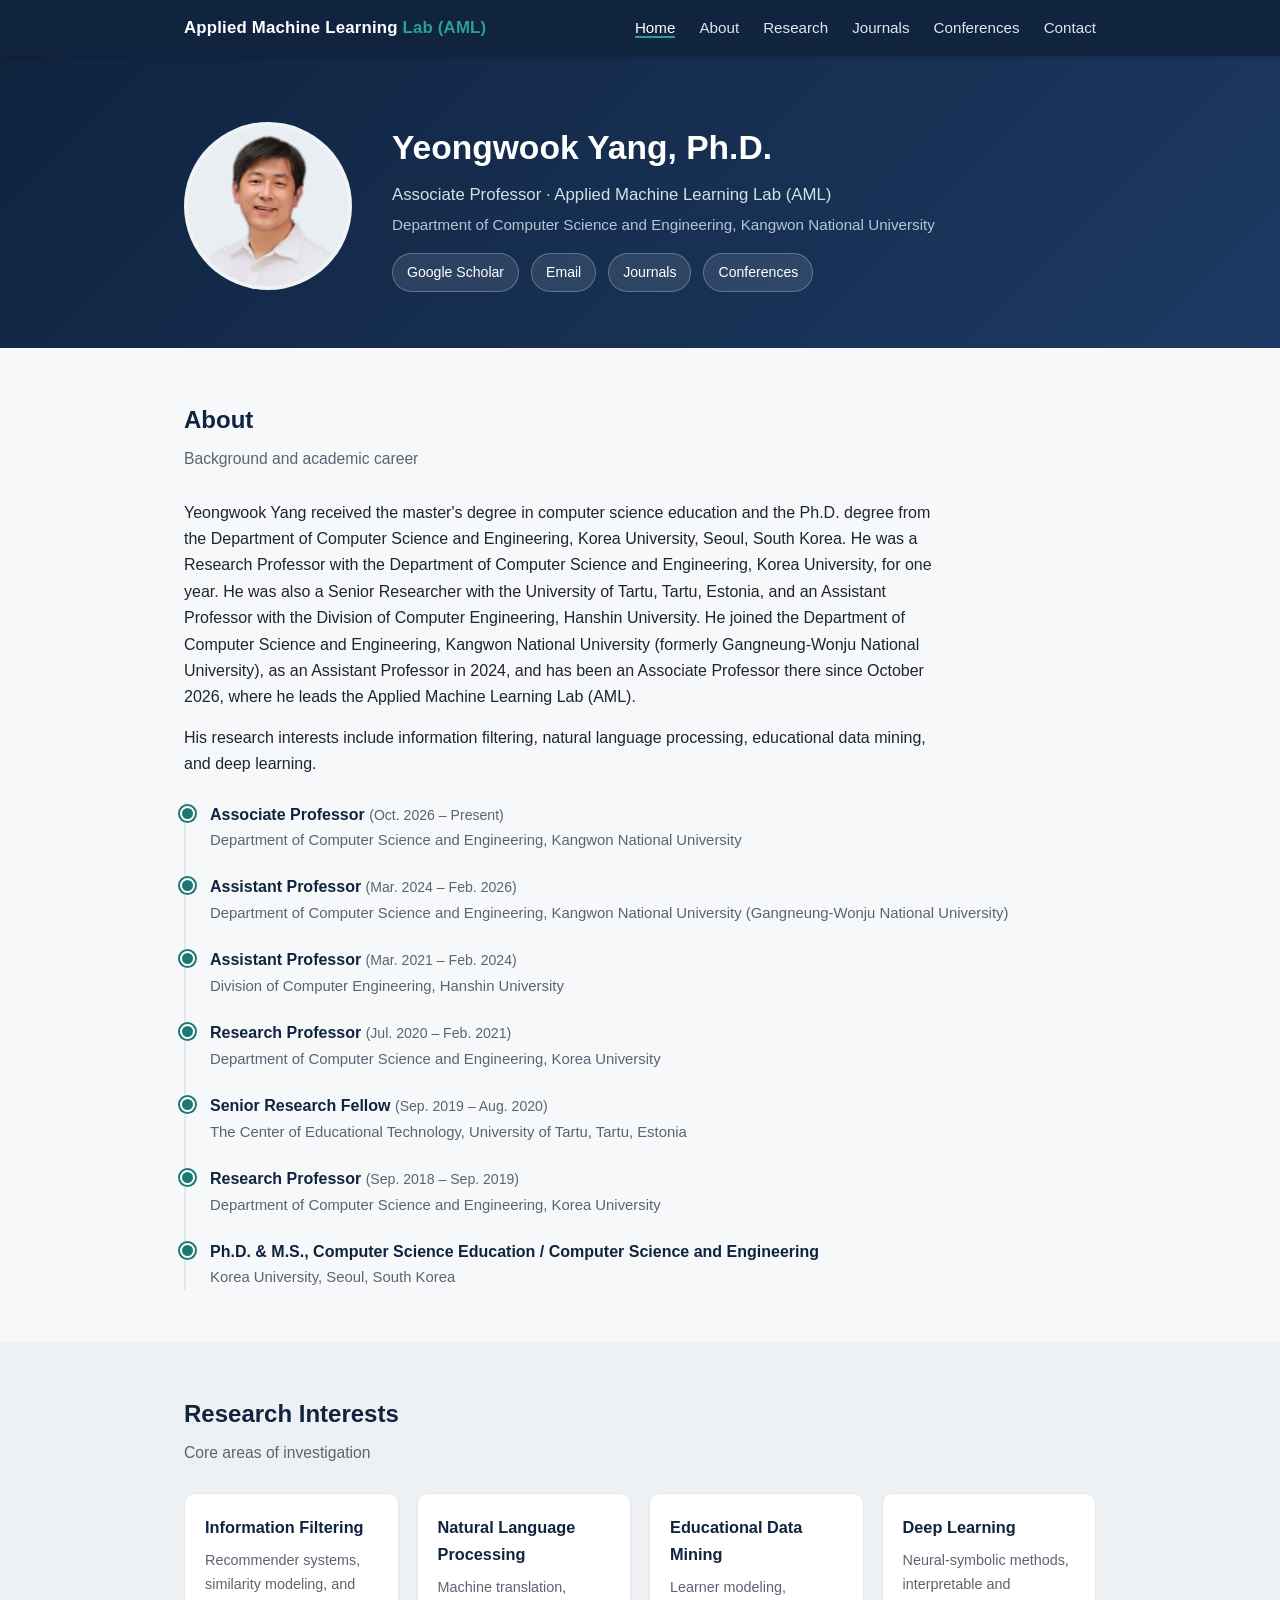
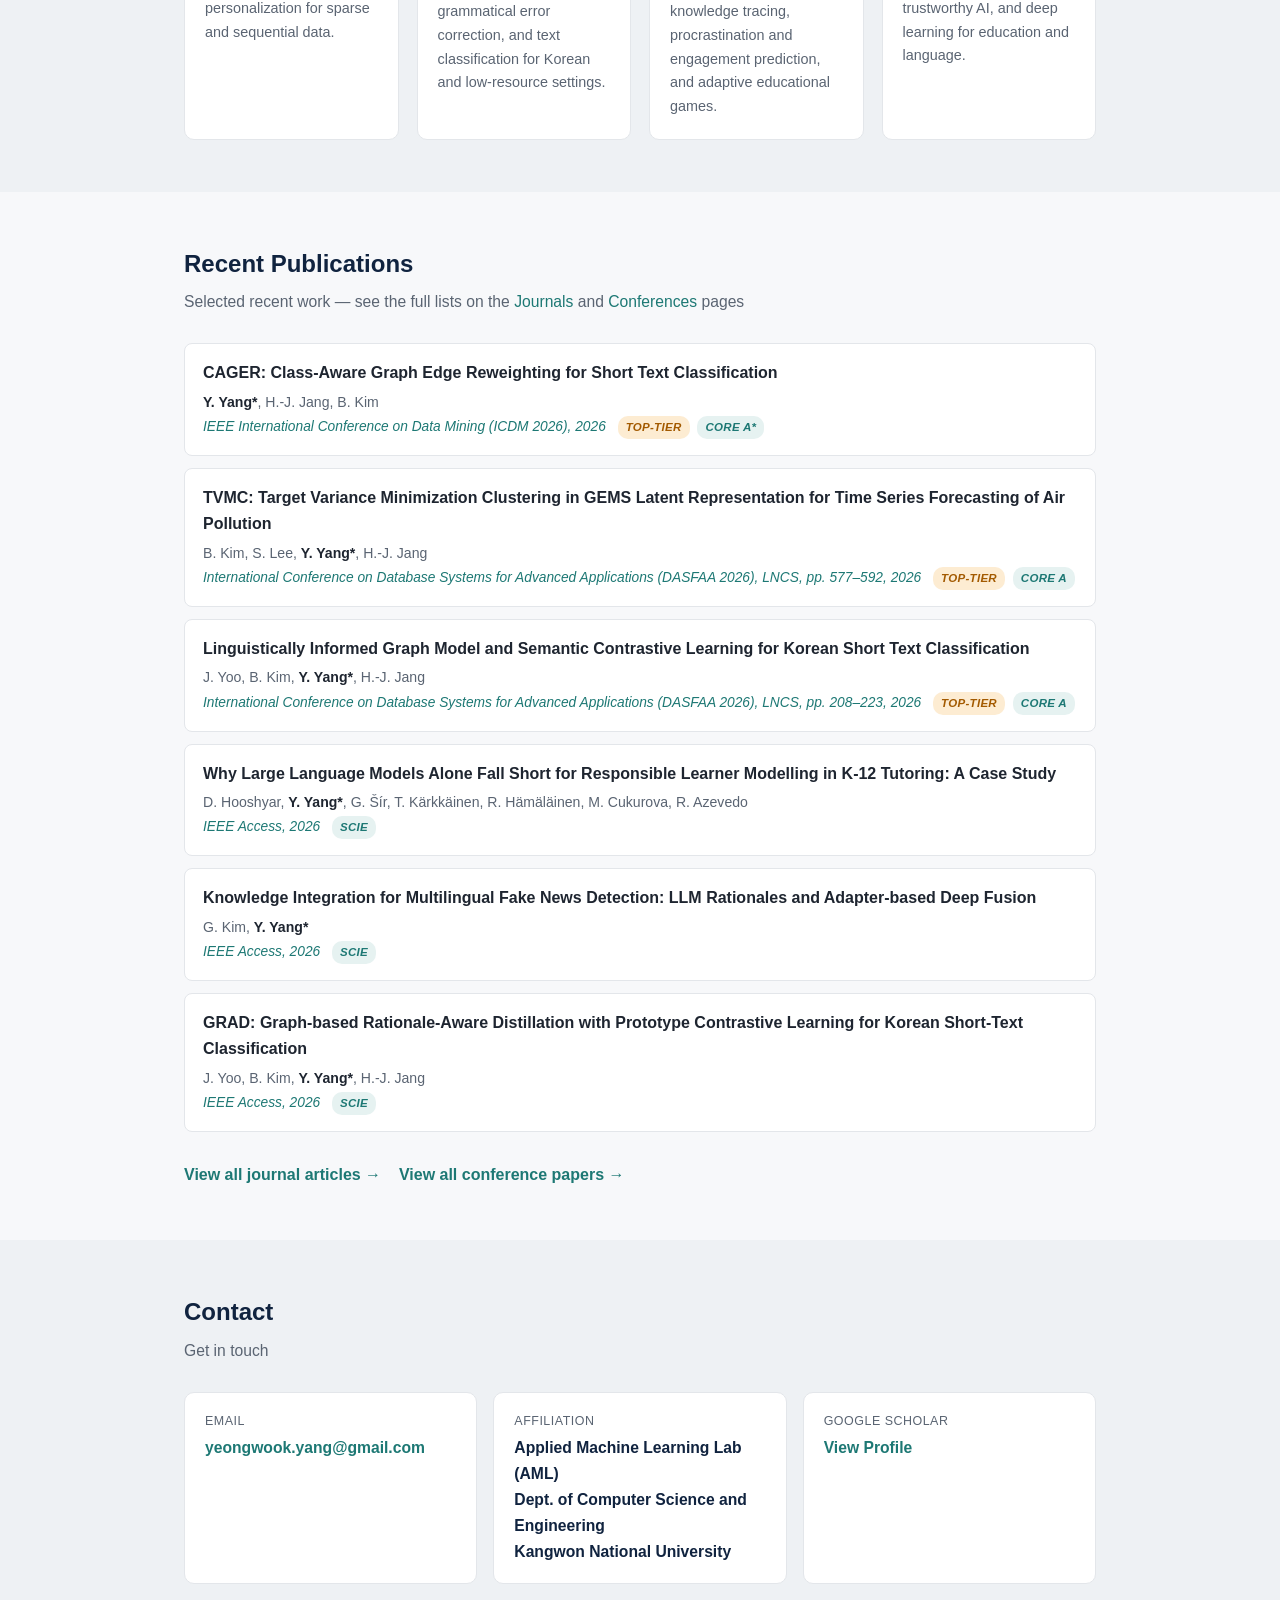
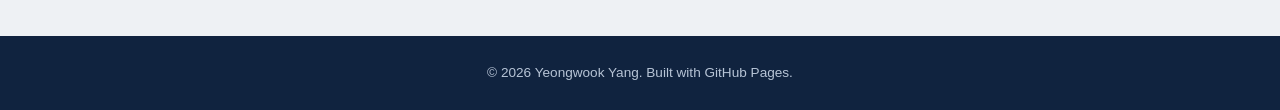
==== commit b0098e00: "Remove Mar-Sep 2026 Assistant Professor entry from history Co-Authored-By: Claude Opus 5.5 <noreply@" ====
--- a/index.html
+++ b/index.html
@@ -72,10 +72,6 @@
         <div class="org">Department of Computer Science and Engineering, Kangwon National University</div>
       </li>
       <li>
-        <div class="role">Assistant Professor <span class="period">(Mar. 2026 – Sep. 2026)</span></div>
-        <div class="org">Department of Computer Science and Engineering, Kangwon National University</div>
-      </li>
-      <li>
         <div class="role">Assistant Professor <span class="period">(Mar. 2024 – Feb. 2026)</span></div>
         <div class="org">Department of Computer Science and Engineering, Kangwon National University (Gangneung-Wonju National University)</div>
       </li>
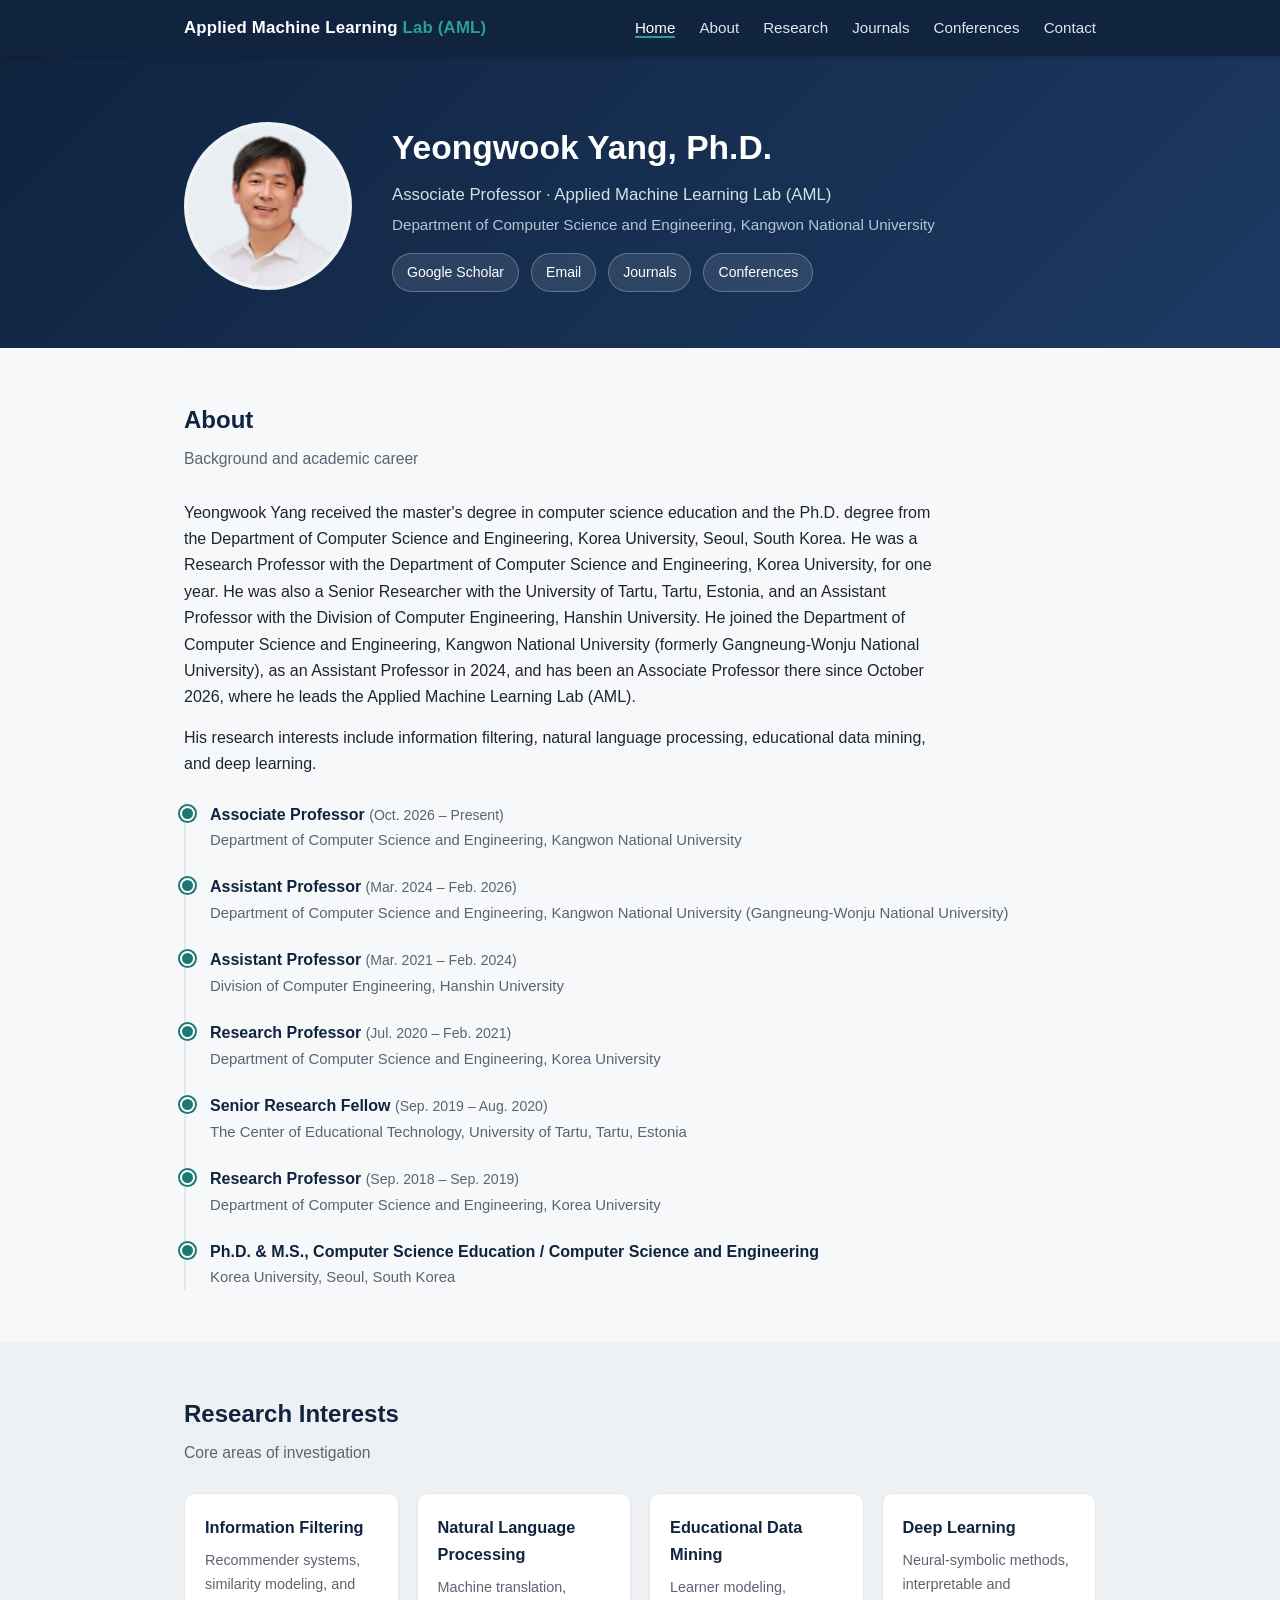
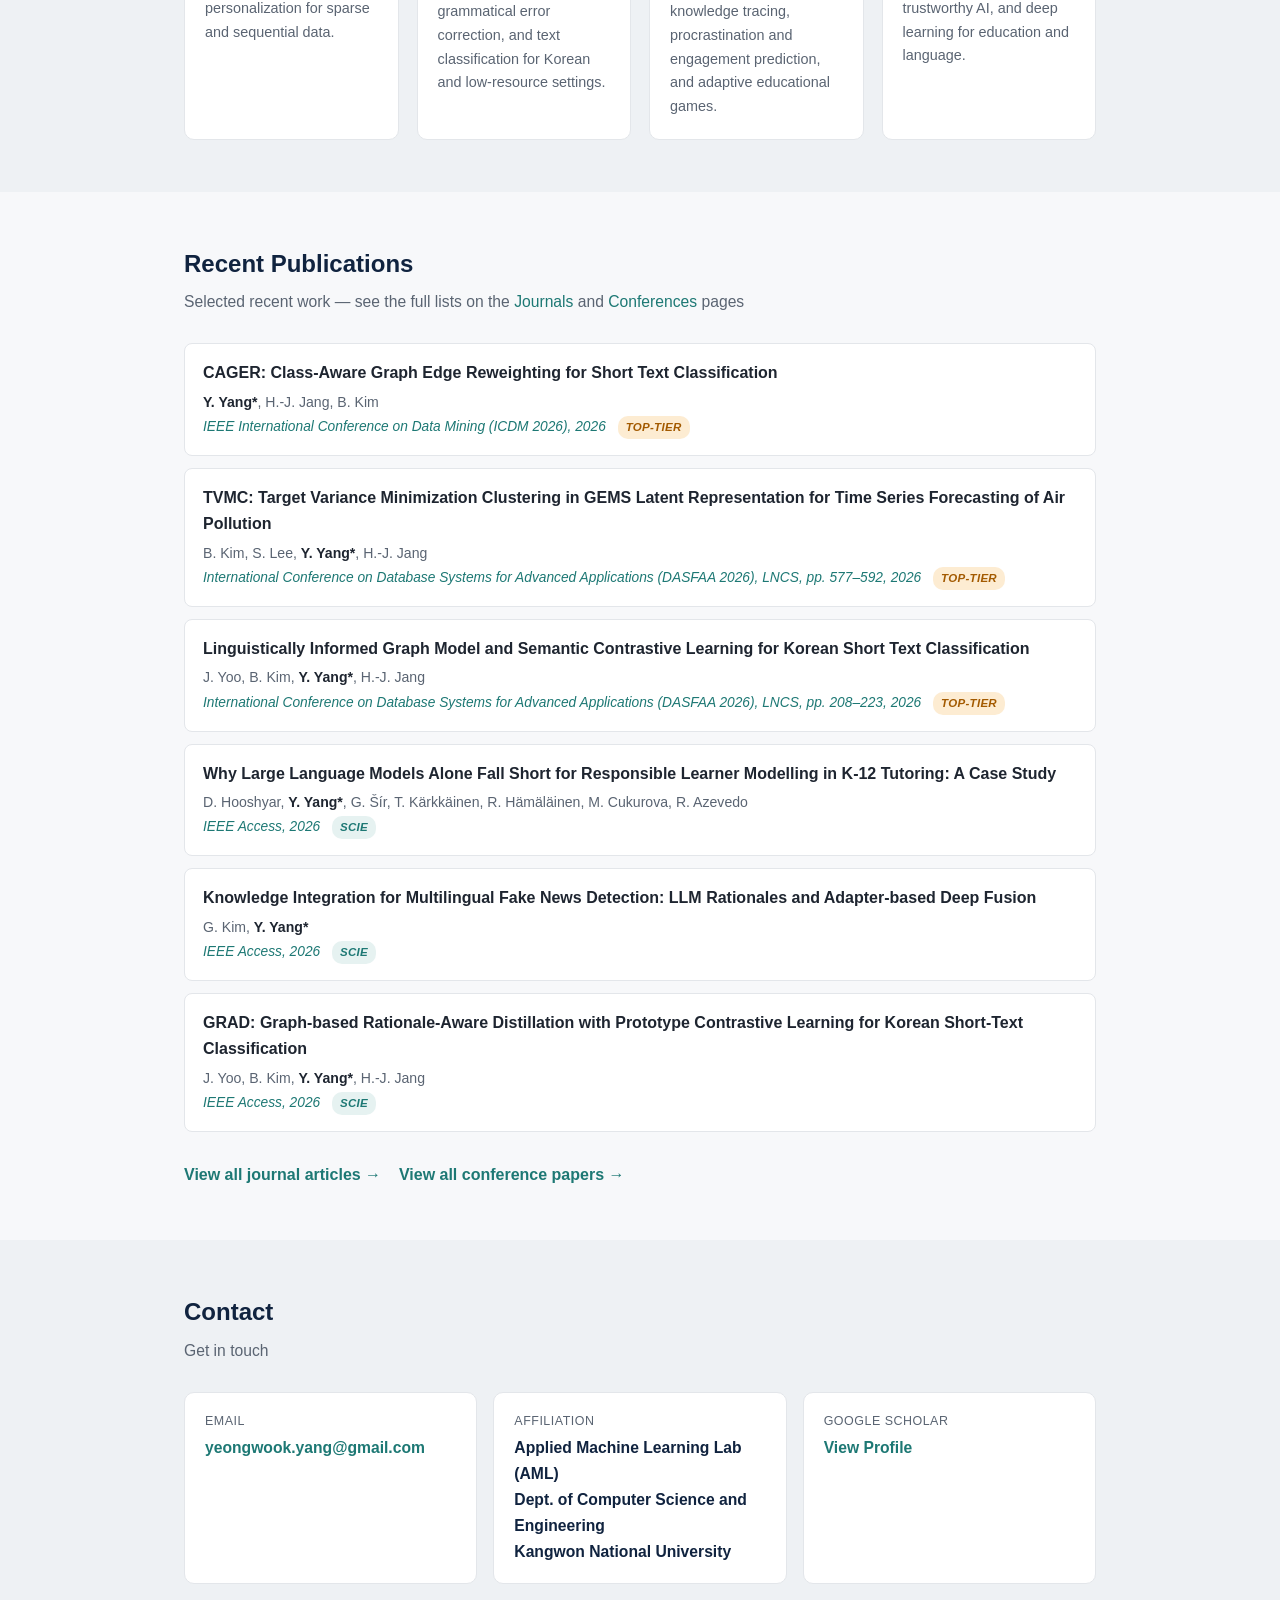
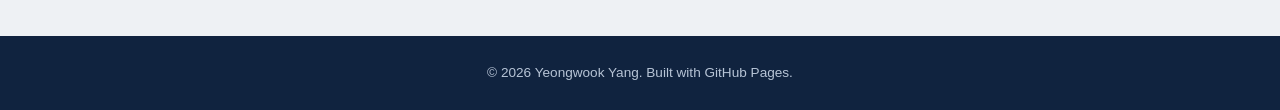
==== commit 284a5f3e: "Remove CORE ranking badges Co-Authored-By: Claude Opus 5.5 <noreply@anthropic.com> Claude-Session: h" ====
--- a/index.html
+++ b/index.html
@@ -132,17 +132,17 @@
       <li class="pub-item">
         <div class="pub-title">CAGER: Class-Aware Graph Edge Reweighting for Short Text Classification</div>
         <div class="pub-authors"><strong class="me">Y. Yang*</strong>, H.-J. Jang, B. Kim</div>
-        <div class="pub-venue">IEEE International Conference on Data Mining (ICDM 2026), 2026 <span class="pub-badge badge-top">Top-tier</span> <span class="pub-badge">CORE A*</span></div>
+        <div class="pub-venue">IEEE International Conference on Data Mining (ICDM 2026), 2026 <span class="pub-badge badge-top">Top-tier</span></div>
       </li>
       <li class="pub-item">
         <div class="pub-title">TVMC: Target Variance Minimization Clustering in GEMS Latent Representation for Time Series Forecasting of Air Pollution</div>
         <div class="pub-authors">B. Kim, S. Lee, <strong class="me">Y. Yang*</strong>, H.-J. Jang</div>
-        <div class="pub-venue">International Conference on Database Systems for Advanced Applications (DASFAA 2026), LNCS, pp. 577–592, 2026 <span class="pub-badge badge-top">Top-tier</span> <span class="pub-badge">CORE A</span></div>
+        <div class="pub-venue">International Conference on Database Systems for Advanced Applications (DASFAA 2026), LNCS, pp. 577–592, 2026 <span class="pub-badge badge-top">Top-tier</span></div>
       </li>
       <li class="pub-item">
         <div class="pub-title">Linguistically Informed Graph Model and Semantic Contrastive Learning for Korean Short Text Classification</div>
         <div class="pub-authors">J. Yoo, B. Kim, <strong class="me">Y. Yang*</strong>, H.-J. Jang</div>
-        <div class="pub-venue">International Conference on Database Systems for Advanced Applications (DASFAA 2026), LNCS, pp. 208–223, 2026 <span class="pub-badge badge-top">Top-tier</span> <span class="pub-badge">CORE A</span></div>
+        <div class="pub-venue">International Conference on Database Systems for Advanced Applications (DASFAA 2026), LNCS, pp. 208–223, 2026 <span class="pub-badge badge-top">Top-tier</span></div>
       </li>
       <li class="pub-item">
         <div class="pub-title">Why Large Language Models Alone Fall Short for Responsible Learner Modelling in K-12 Tutoring: A Case Study</div>
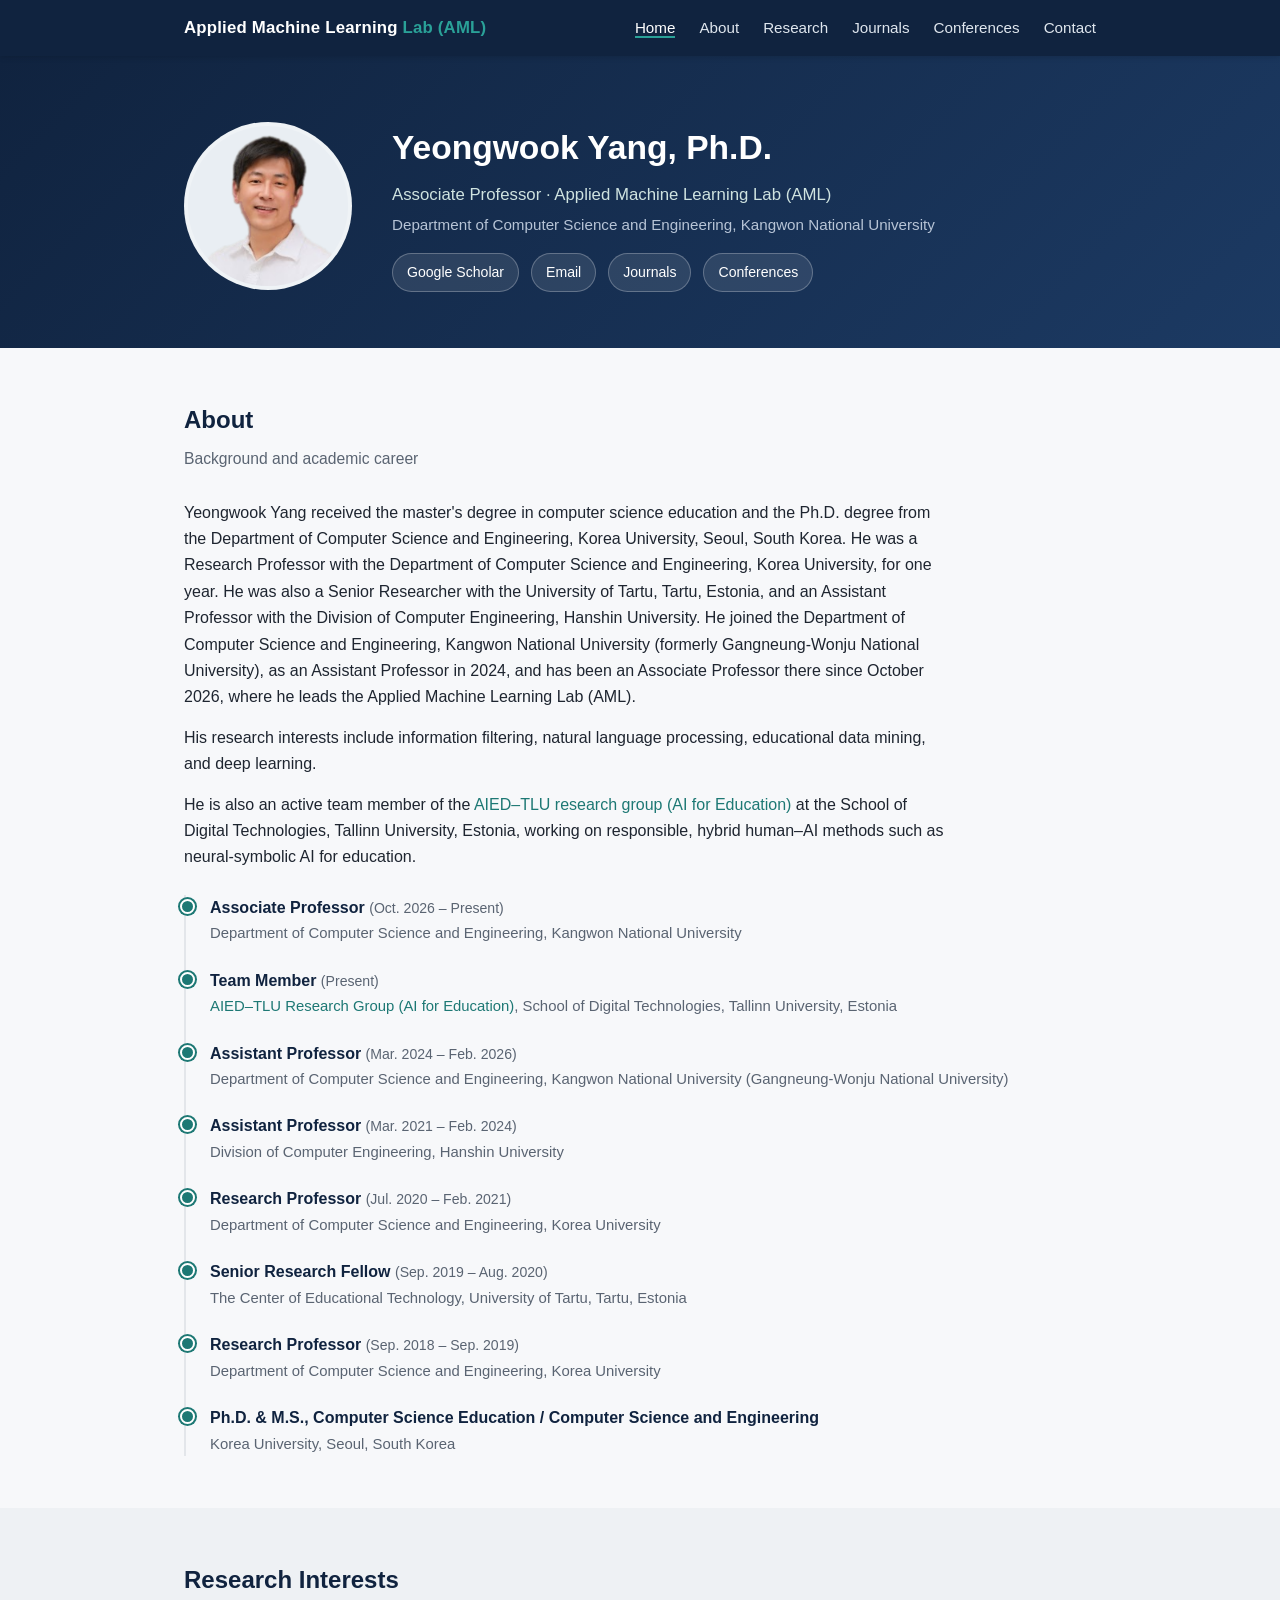
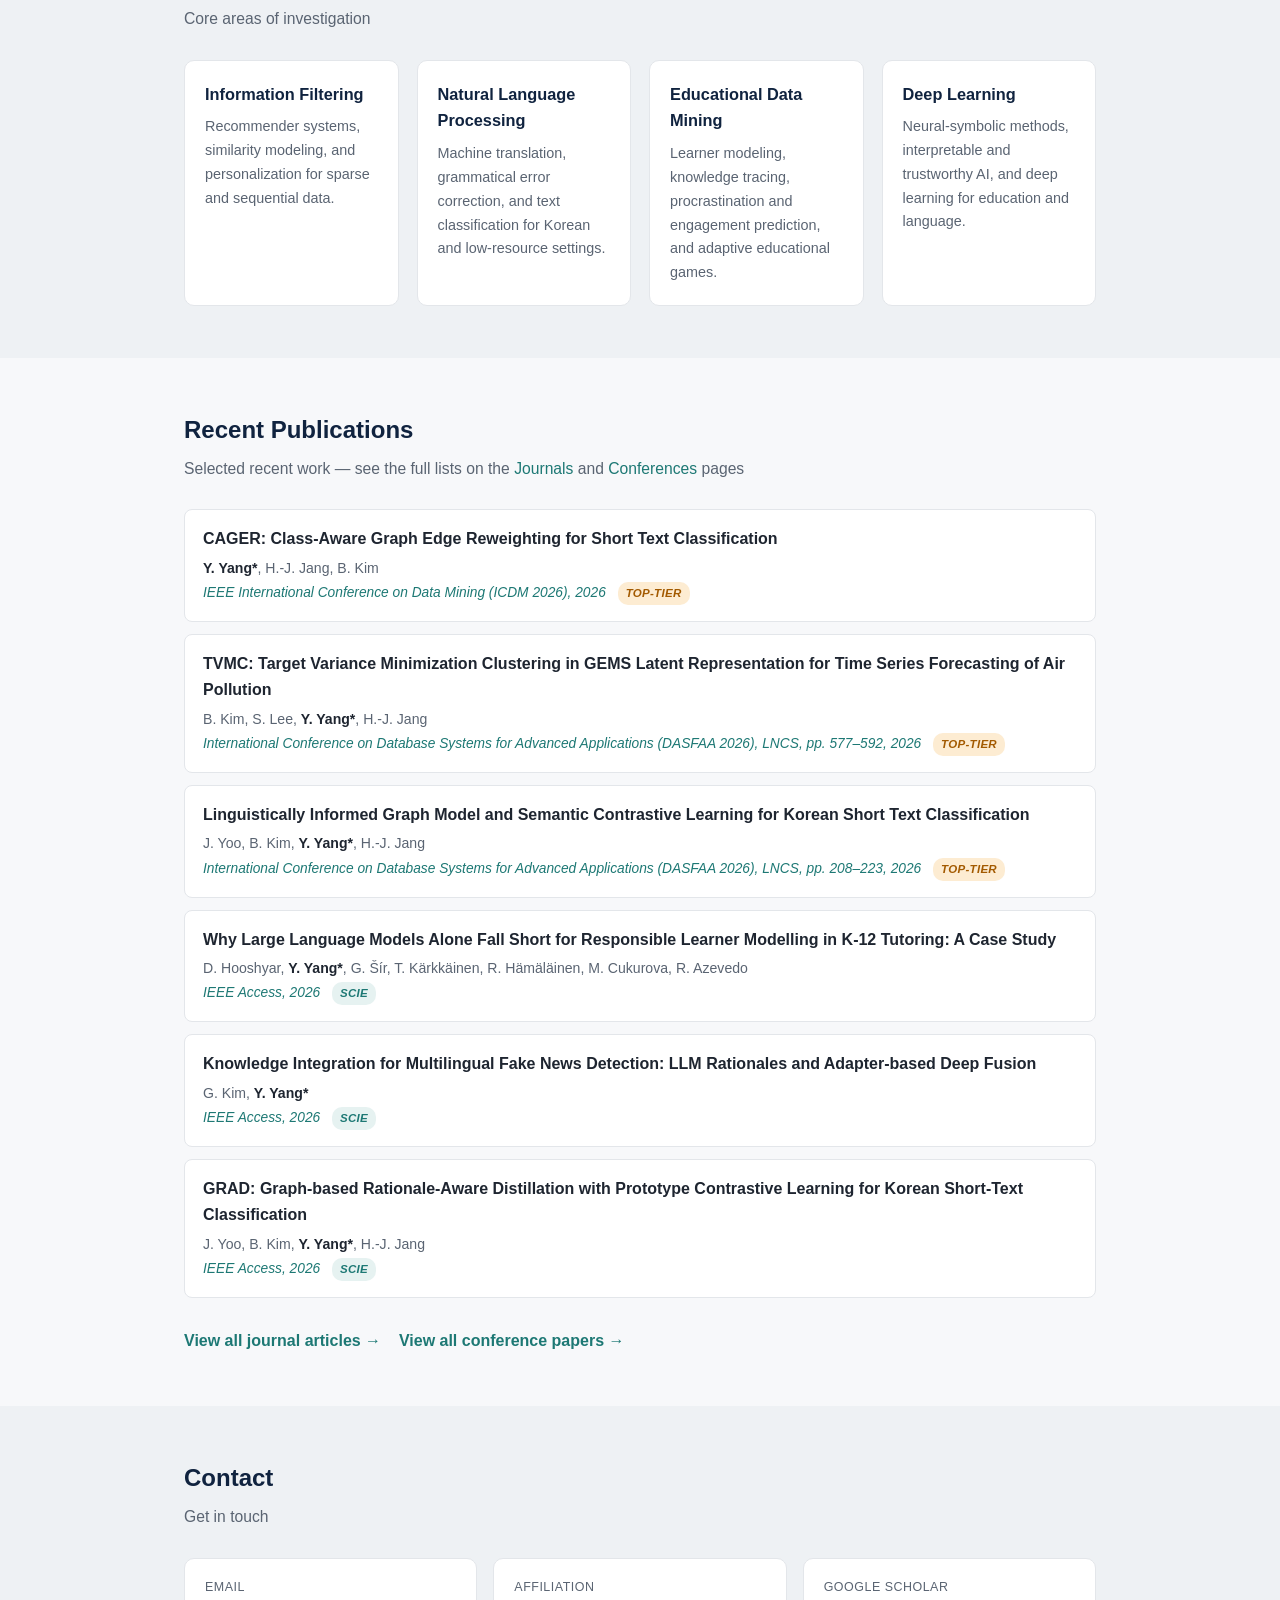
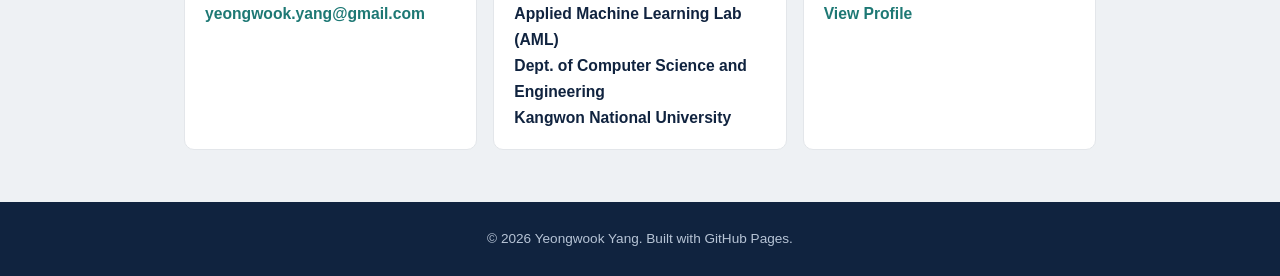
==== commit 6048dad2: "Add AIED-TLU research group membership Co-Authored-By: Claude Opus 5.5 <noreply@anthropic.com> Claud" ====
--- a/index.html
+++ b/index.html
@@ -64,12 +64,22 @@
         His research interests include information filtering, natural language processing,
         educational data mining, and deep learning.
       </p>
+      <p>
+        He is also an active team member of the
+        <a href="https://www.aied-tlu.ee/" target="_blank" rel="noopener">AIED–TLU research group (AI for Education)</a>
+        at the School of Digital Technologies, Tallinn University, Estonia, working on responsible,
+        hybrid human–AI methods such as neural-symbolic AI for education.
+      </p>
     </div>
 
     <ul class="timeline">
       <li>
         <div class="role">Associate Professor <span class="period">(Oct. 2026 – Present)</span></div>
         <div class="org">Department of Computer Science and Engineering, Kangwon National University</div>
+      </li>
+      <li>
+        <div class="role">Team Member <span class="period">(Present)</span></div>
+        <div class="org"><a href="https://www.aied-tlu.ee/" target="_blank" rel="noopener">AIED–TLU Research Group (AI for Education)</a>, School of Digital Technologies, Tallinn University, Estonia</div>
       </li>
       <li>
         <div class="role">Assistant Professor <span class="period">(Mar. 2024 – Feb. 2026)</span></div>
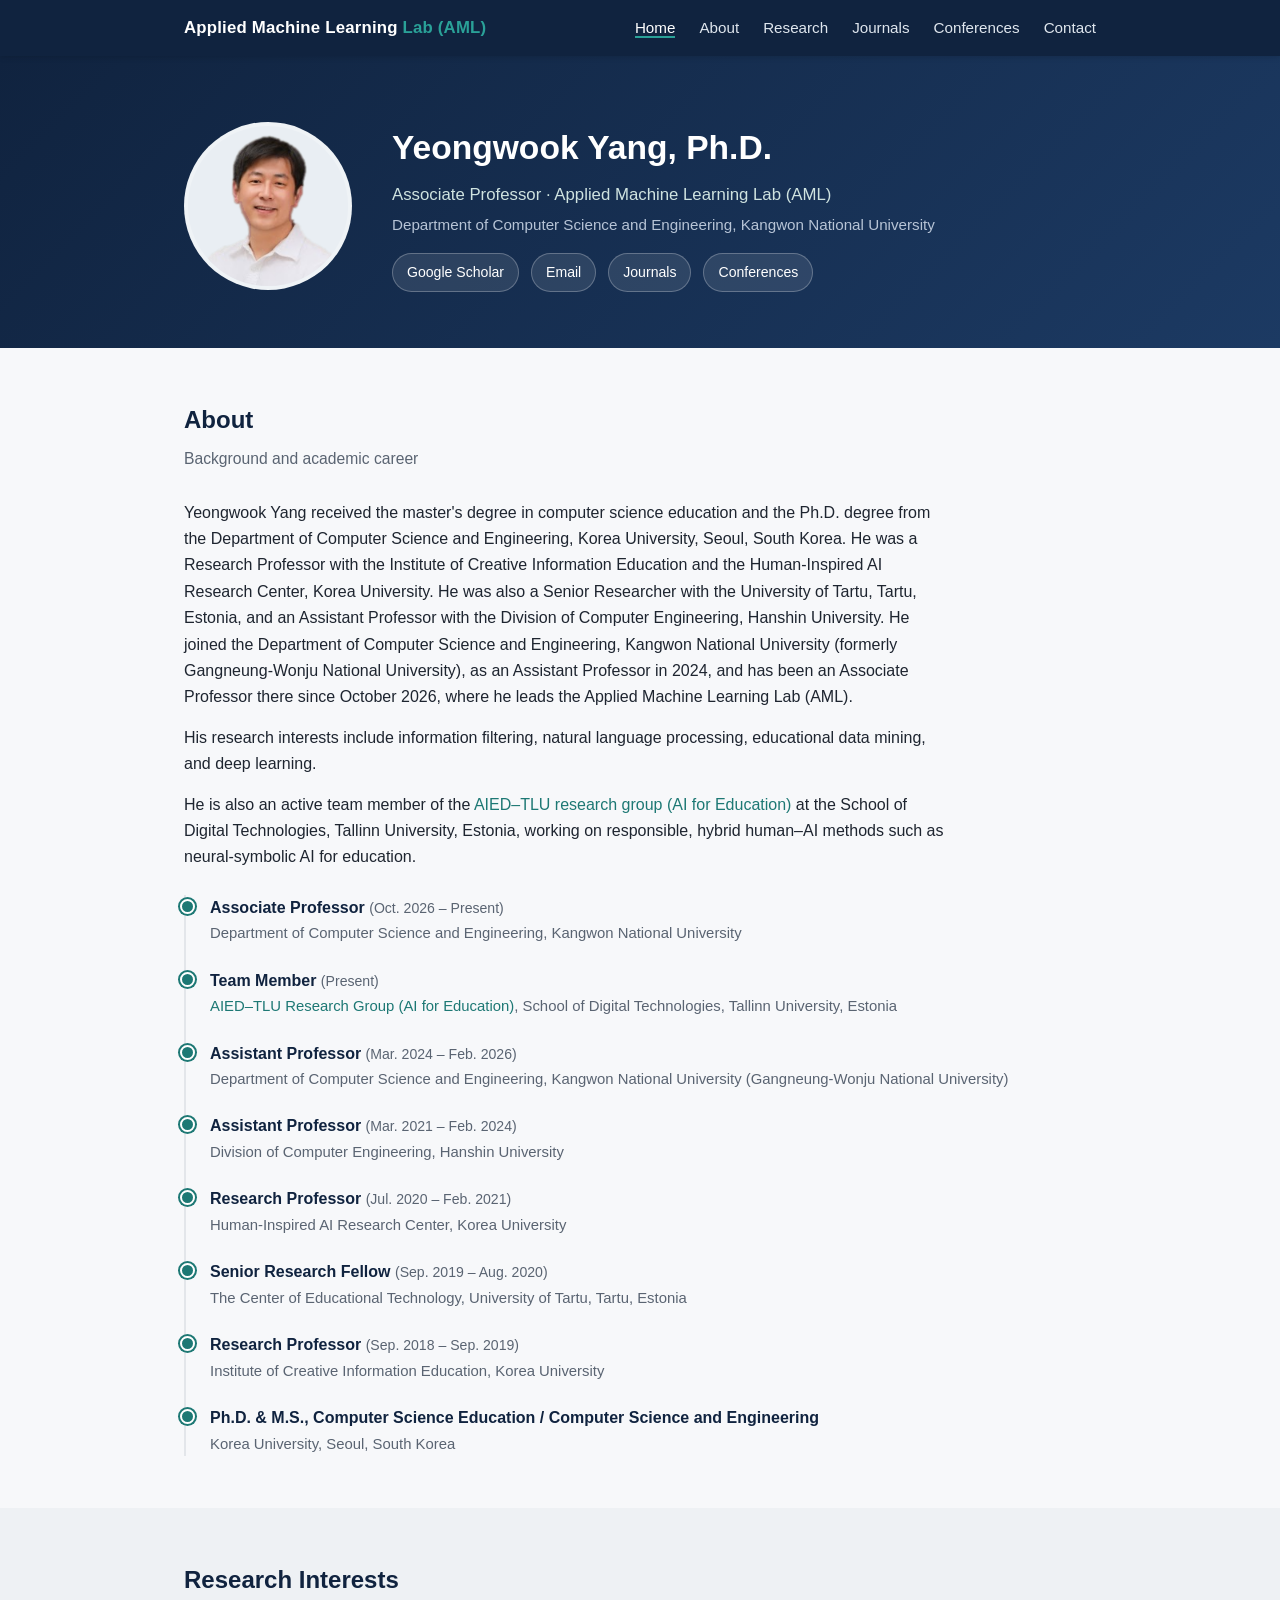
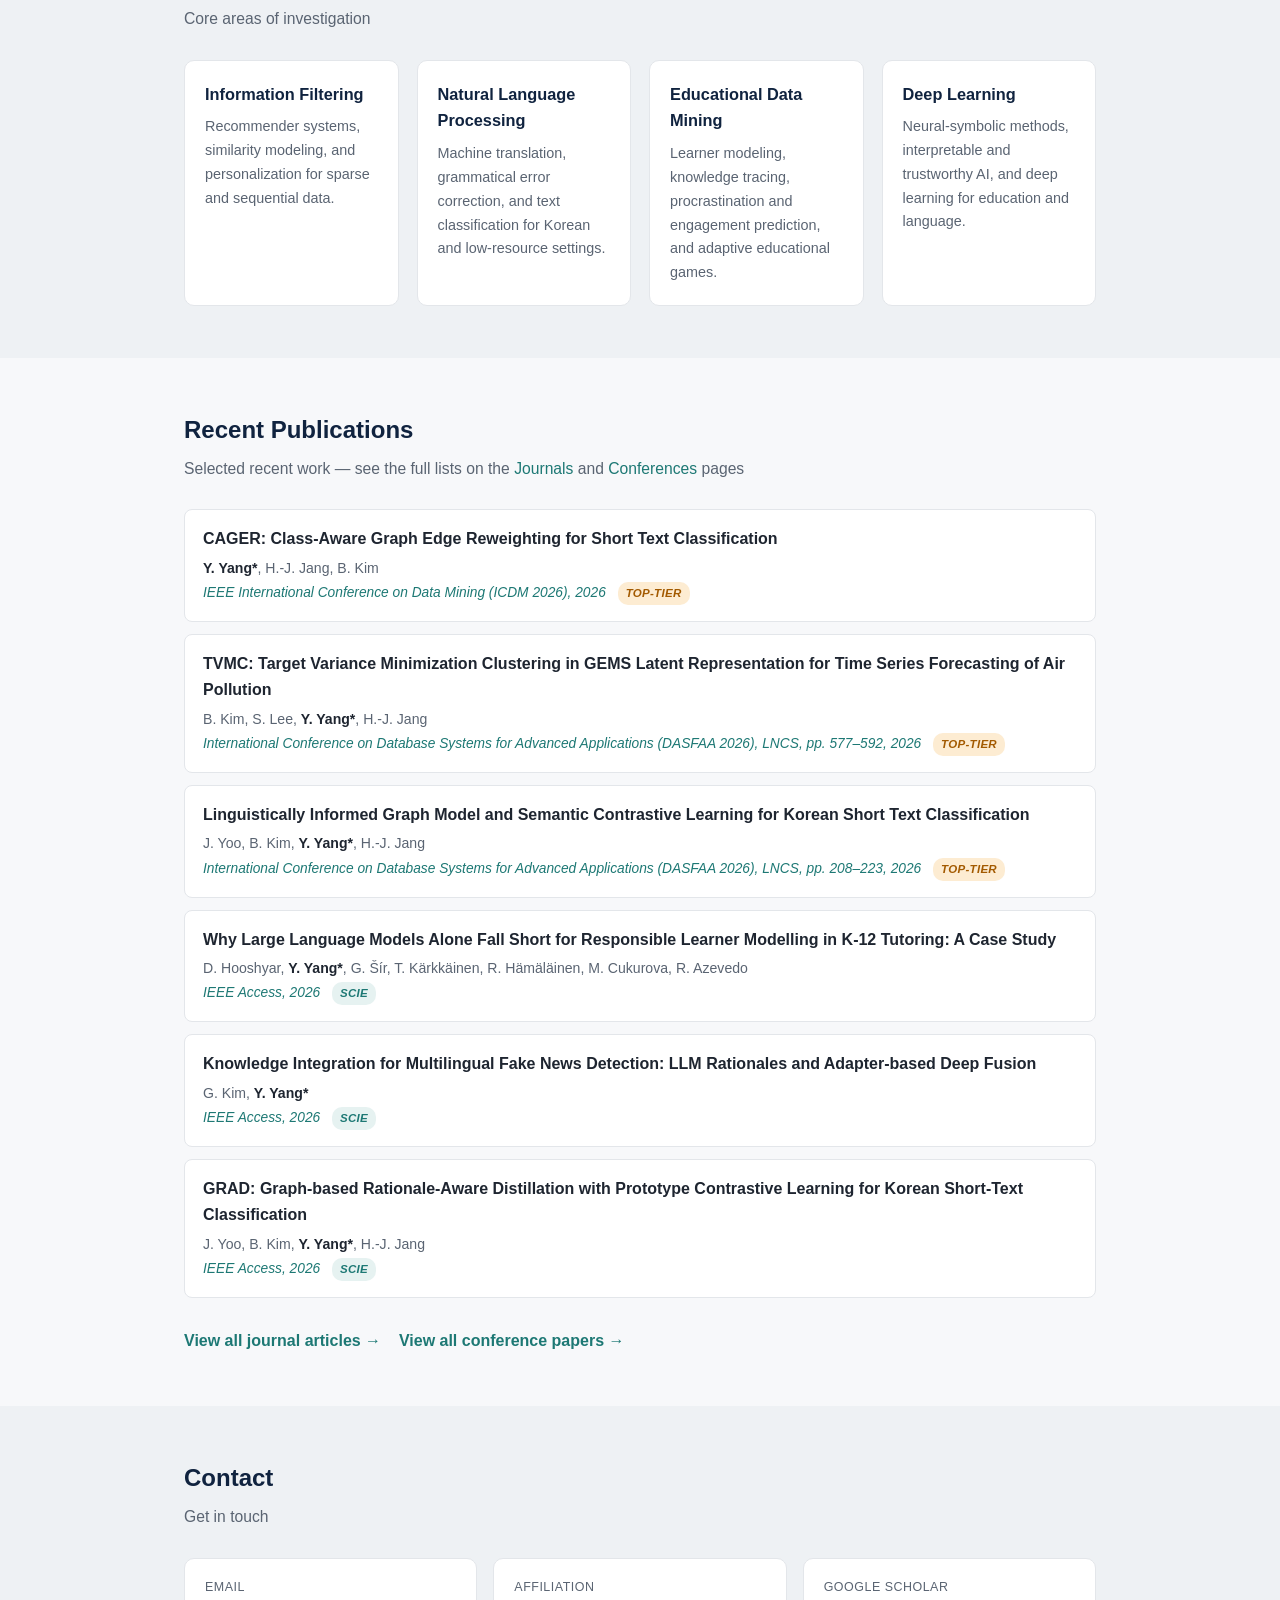
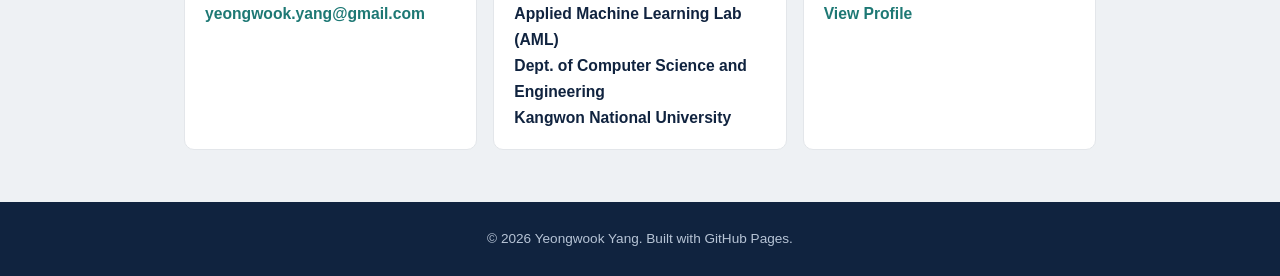
==== commit 522cf318: "Update Korea University research professor affiliations Co-Authored-By: Claude Opus 5.5 <noreply@ant" ====
--- a/index.html
+++ b/index.html
@@ -52,8 +52,8 @@
       <p>
         Yeongwook Yang received the master's degree in computer science education and the
         Ph.D. degree from the Department of Computer Science and Engineering, Korea University,
-        Seoul, South Korea. He was a Research Professor with the Department of Computer Science
-        and Engineering, Korea University, for one year. He was also a Senior Researcher with the
+        Seoul, South Korea. He was a Research Professor with the Institute of Creative Information
+        Education and the Human-Inspired AI Research Center, Korea University. He was also a Senior Researcher with the
         University of Tartu, Tartu, Estonia, and an Assistant Professor with the Division of
         Computer Engineering, Hanshin University. He joined the Department of Computer Science and
         Engineering, Kangwon National University (formerly Gangneung-Wonju National University), as an
@@ -91,7 +91,7 @@
       </li>
       <li>
         <div class="role">Research Professor <span class="period">(Jul. 2020 – Feb. 2021)</span></div>
-        <div class="org">Department of Computer Science and Engineering, Korea University</div>
+        <div class="org">Human-Inspired AI Research Center, Korea University</div>
       </li>
       <li>
         <div class="role">Senior Research Fellow <span class="period">(Sep. 2019 – Aug. 2020)</span></div>
@@ -99,7 +99,7 @@
       </li>
       <li>
         <div class="role">Research Professor <span class="period">(Sep. 2018 – Sep. 2019)</span></div>
-        <div class="org">Department of Computer Science and Engineering, Korea University</div>
+        <div class="org">Institute of Creative Information Education, Korea University</div>
       </li>
       <li>
         <div class="role">Ph.D. &amp; M.S., Computer Science Education / Computer Science and Engineering</div>
